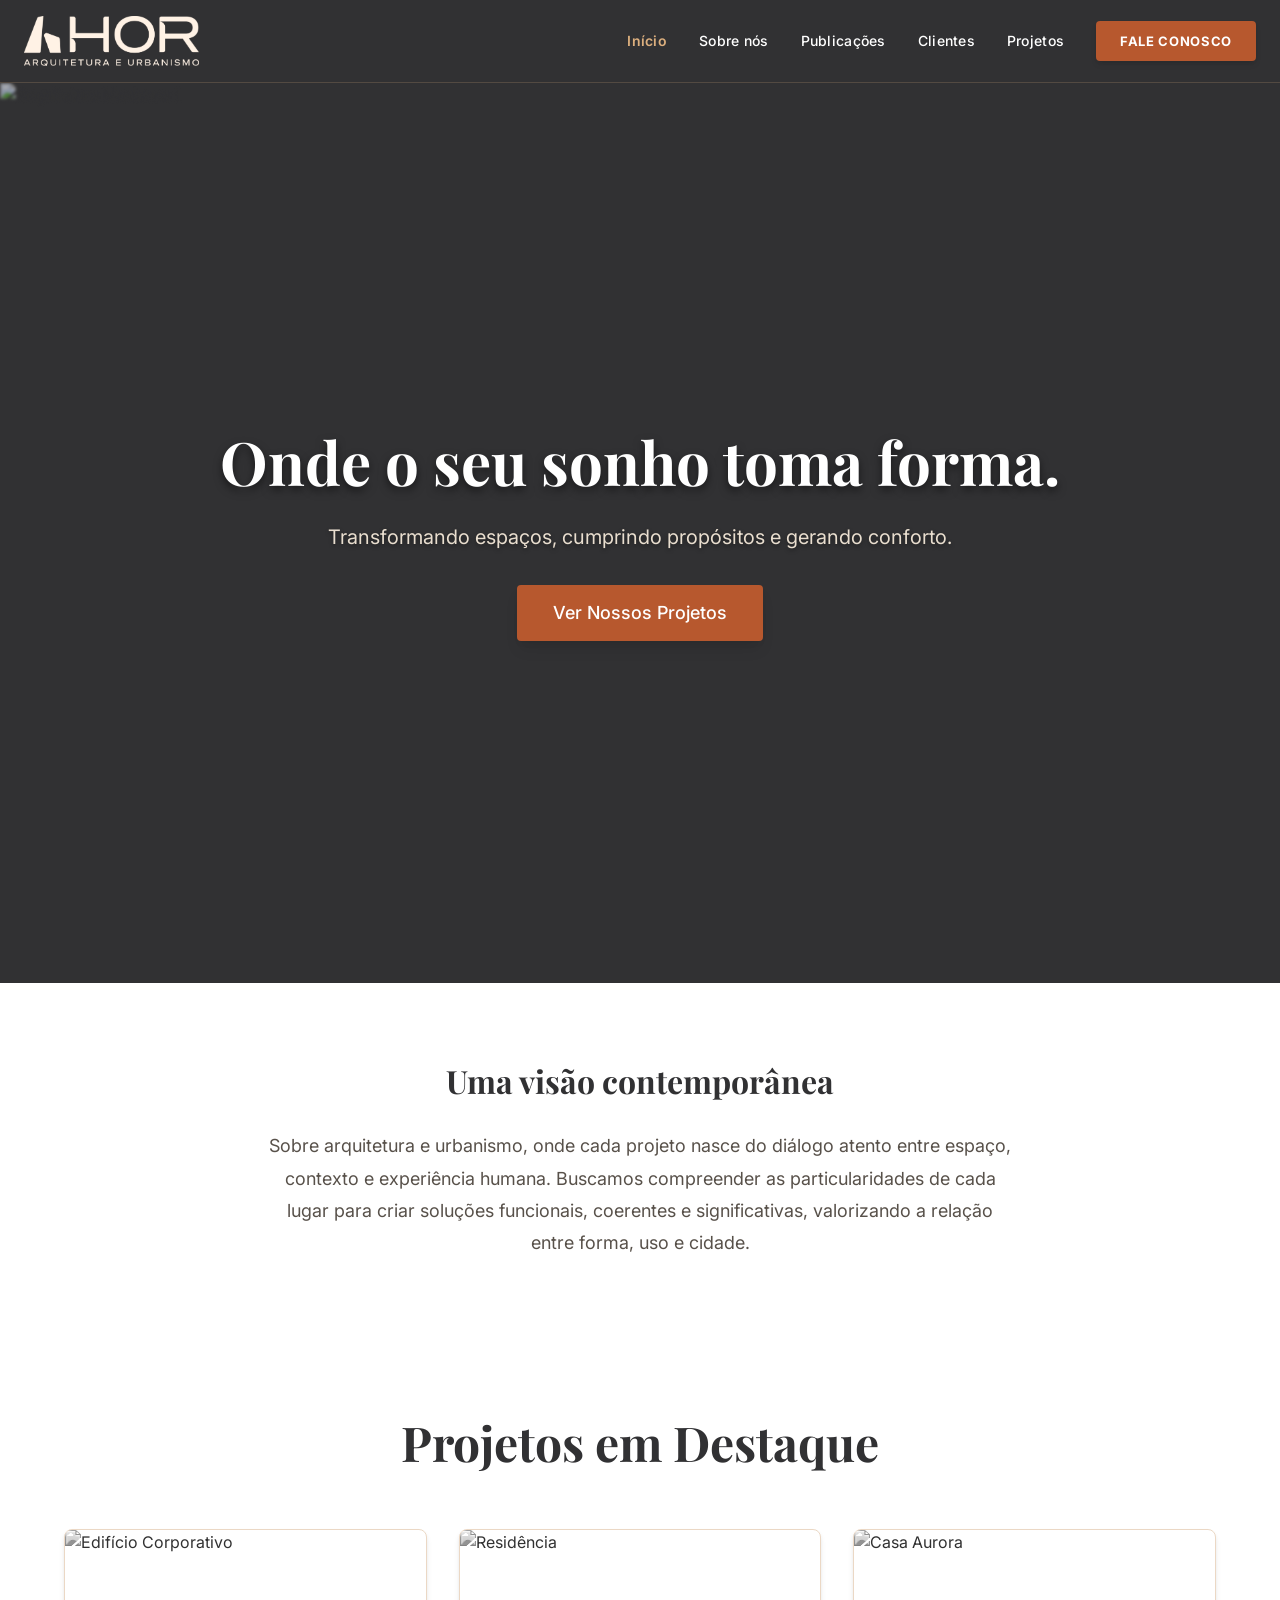
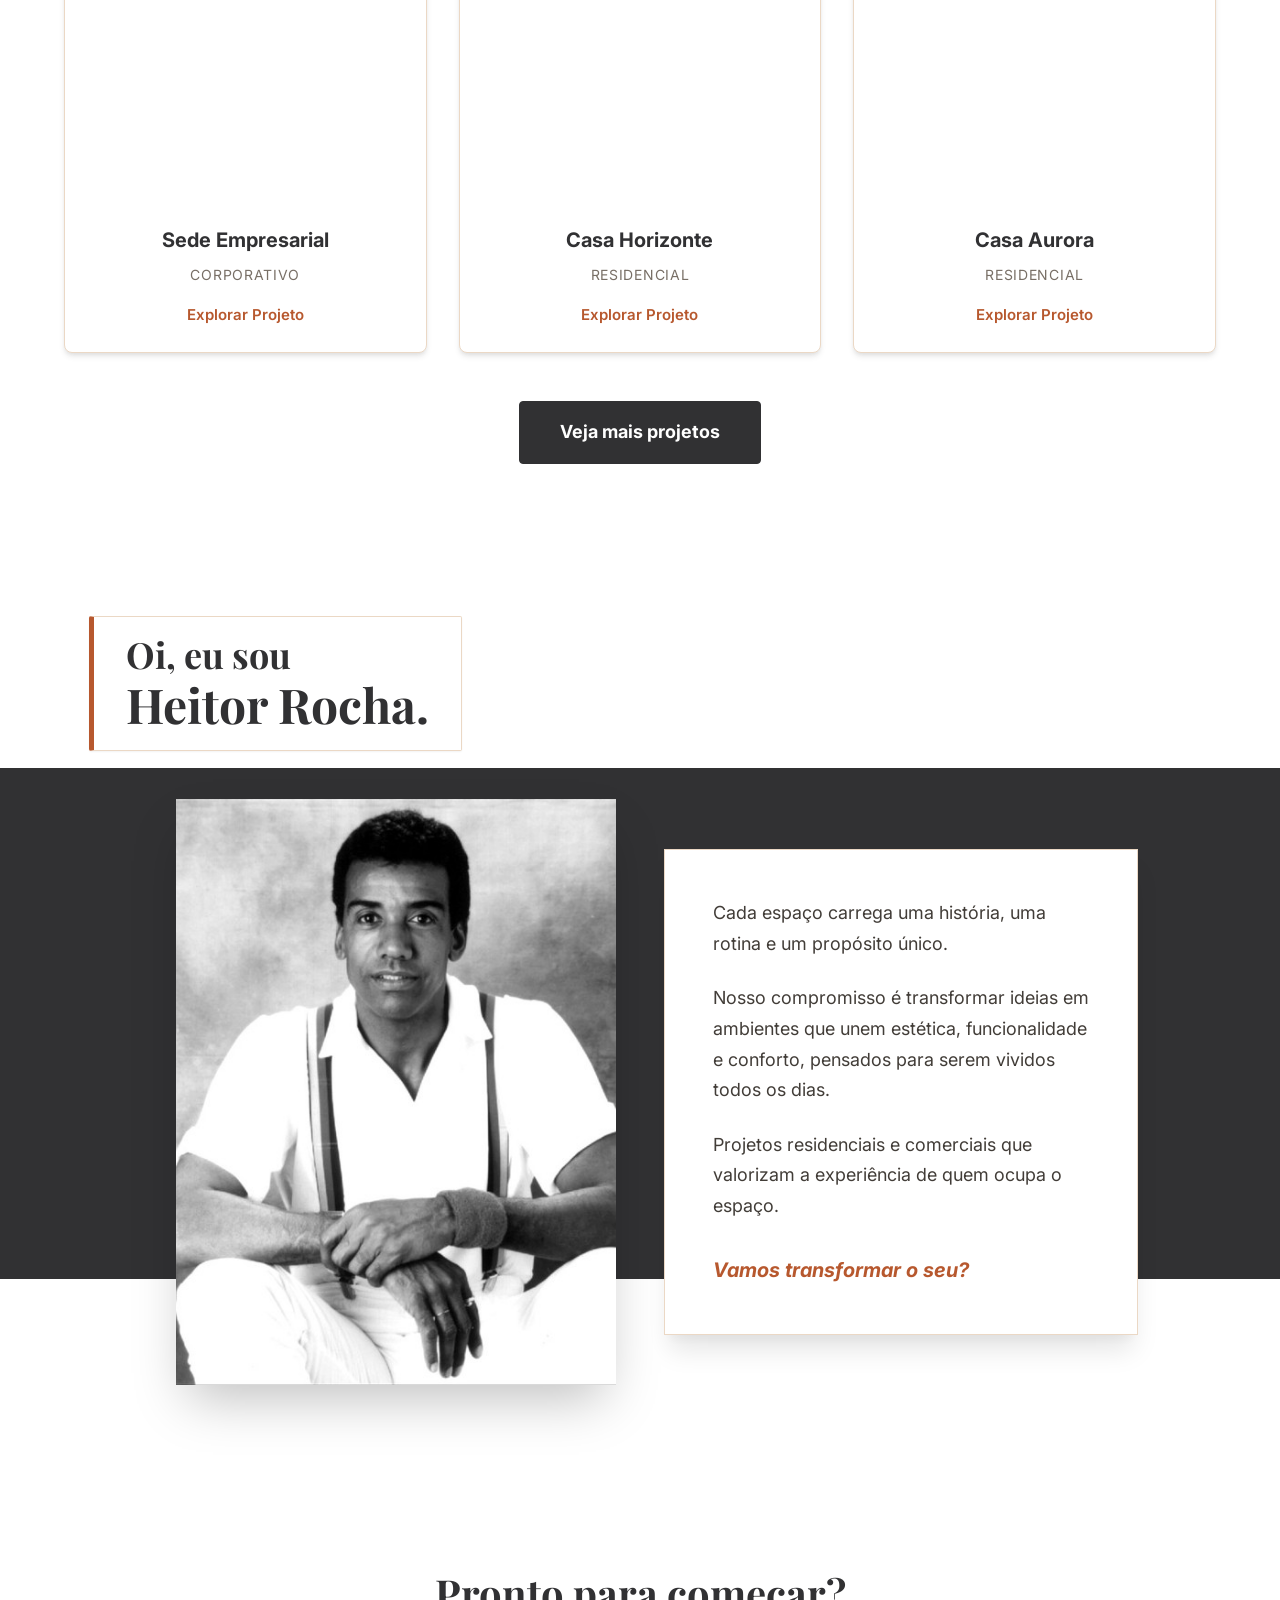
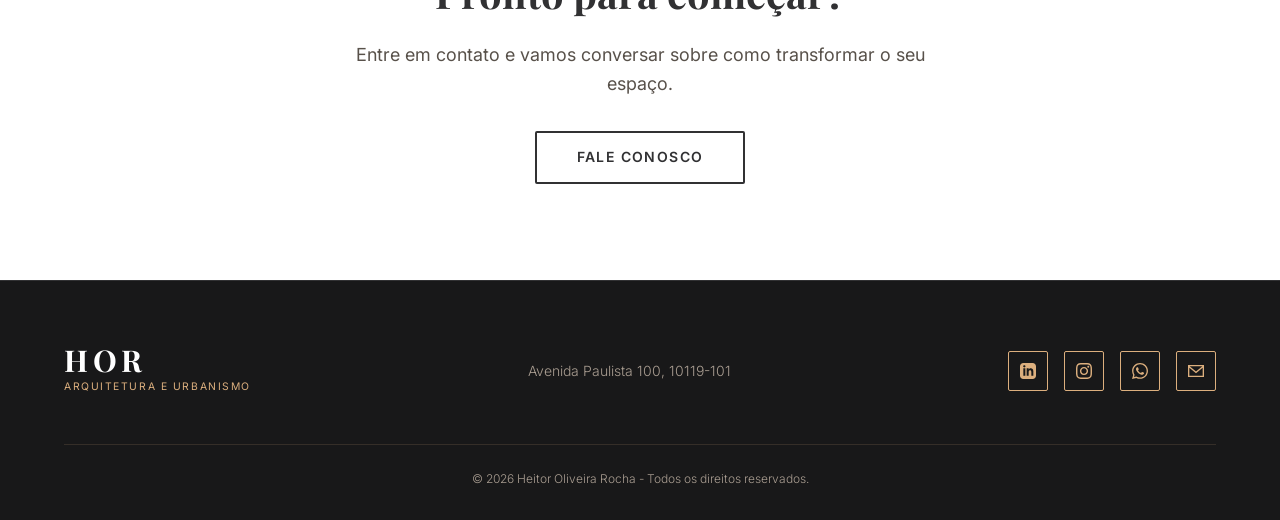
==== index.html @ 462e6ba3 "Add files via upload" ====
<!doctype html>
<html lang="pt-BR">
  <head>
    <meta charset="UTF-8" />
    <meta name="viewport" content="width=device-width, initial-scale=1.0" />
    <title>Início - Heitor Rocha Arquitetura</title>
    <link rel="stylesheet" href="style.css" />
    <link
      href="https://fonts.googleapis.com/css2?family=Inter:wght@300;400;500;600&family=Playfair+Display:ital,wght@0,400;0,600;0,700;1,400&display=swap"
      rel="stylesheet"
    />
  </head>
  <body>
    <header class="site-header">
      <div class="site-header-container">
        <a href="index.html" class="site-logo">
          <span class="site-logo-text"
            ><img src="./heitor/Logotipos/Creme - Logo 4.png" alt=""
          /></span>
        </a>
        <nav class="main-nav">
          <a href="index.html" class="nav-link active">Início</a>
          <a href="sobre.html" class="nav-link">Sobre nós</a>
          <a href="publicacoes.html" class="nav-link">Publicações</a>
          <a href="clientes.html" class="nav-link">Clientes</a>
          <a href="projetos.html" class="nav-link">Projetos</a>
          <a href="fale-conosco.html" class="nav-btn">Fale Conosco</a>
        </nav>

        <button
          id="mobile-menu-btn"
          class="mobile-menu-btn"
          aria-label="Abrir menu"
        >
          <svg fill="none" stroke="currentColor" viewBox="0 0 24 24">
            <path
              stroke-linecap="round"
              stroke-linejoin="round"
              stroke-width="2"
              d="M4 6h16M4 12h16M4 18h16"
            ></path>
          </svg>
        </button>
      </div>

      <div id="mobile-menu" class="mobile-menu">
        <div class="mobile-menu-links">
          <a href="index.html" class="mobile-link active">Início</a>
          <a href="sobre.html" class="mobile-link">Sobre nós</a>
          <a href="publicacoes.html" class="mobile-link">Publicações</a>
          <a href="clientes.html" class="mobile-link">Clientes</a>
          <a href="projetos.html" class="mobile-link">Projetos</a>
          <a href="fale-conosco.html" class="mobile-link mobile-link-btn"
            >Fale Conosco</a
          >
        </div>
      </div>
    </header>

    <main class="site-main">
      <section class="hero-section">
        <img
          src="https://images.unsplash.com/photo-1600585154340-be6161a56a0c?ixlib=rb-4.0.3&auto=format&fit=crop&w=2070&q=80"
          alt="Arquitetura Moderna 1"
          class="hero-slide active"
        />
        <img
          src="https://images.unsplash.com/photo-1486406146926-c627a92ad1ab?ixlib=rb-4.0.3&auto=format&fit=crop&w=2070&q=80"
          alt="Arquitetura Moderna 2"
          class="hero-slide"
        />
        <img
          src="https://images.unsplash.com/photo-1497366216548-37526070297c?ixlib=rb-4.0.3&auto=format&fit=crop&w=2070&q=80"
          alt="Arquitetura Moderna 3"
          class="hero-slide"
        />

        <div class="hero-content">
          <h1 class="hero-title">Onde o seu sonho toma forma.</h1>
          <p class="hero-subtitle">
            Transformando espaços, cumprindo propósitos e gerando conforto.
          </p>
          <a href="projetos.html" class="hero-cta-btn">Ver Nossos Projetos</a>
        </div>
      </section>

      <section class="vision-section">
        <h2 class="vision-title">Uma visão contemporânea</h2>
        <p class="vision-text">
          Sobre arquitetura e urbanismo, onde cada projeto nasce do diálogo
          atento entre espaço, contexto e experiência humana. Buscamos
          compreender as particularidades de cada lugar para criar soluções
          funcionais, coerentes e significativas, valorizando a relação entre
          forma, uso e cidade.
        </p>
      </section>

      <section class="featured-projects-section">
        <div class="container">
          <h2 class="featured-projects-heading">Projetos em Destaque</h2>
          <div class="featured-projects-grid">
            <div class="project-card">
              <div class="project-card-thumb">
                <img
                  src="https://images.unsplash.com/photo-1486406146926-c627a92ad1ab?ixlib=rb-4.0.3&auto=format&fit=crop&w=800&q=80"
                  alt="Edifício Corporativo"
                  class="project-card-img"
                />
              </div>
              <div class="project-card-info">
                <h3 class="project-card-name">Sede Empresarial</h3>
                <p class="project-card-type">Corporativo</p>
                <a href="projetos.html" class="project-card-btn"
                  >Explorar Projeto</a
                >
              </div>
            </div>

            <div class="project-card">
              <div class="project-card-thumb">
                <img
                  src="https://images.unsplash.com/photo-1512917774080-9991f1c4c750?ixlib=rb-4.0.3&auto=format&fit=crop&w=800&q=80"
                  alt="Residência"
                  class="project-card-img"
                />
              </div>
              <div class="project-card-info">
                <h3 class="project-card-name">Casa Horizonte</h3>
                <p class="project-card-type">Residencial</p>
                <a href="projetos.html" class="project-card-btn"
                  >Explorar Projeto</a
                >
              </div>
            </div>

            <div class="project-card">
              <div class="project-card-thumb">
                <img
                  src="https://images.unsplash.com/photo-1600596542815-ffad4c1539a9?ixlib=rb-4.0.3&auto=format&fit=crop&w=800&q=80"
                  alt="Casa Aurora"
                  class="project-card-img"
                />
              </div>
              <div class="project-card-info">
                <h3 class="project-card-name">Casa Aurora</h3>
                <p class="project-card-type">Residencial</p>
                <a href="projetos.html" class="project-card-btn"
                  >Explorar Projeto</a
                >
              </div>
            </div>
          </div>

          <div class="featured-projects-action">
            <a href="projetos.html" class="btn-black">Veja mais projetos</a>
          </div>
        </div>
      </section>

      <section class="owner-section">
        <div class="owner-bg-stripe"></div>

        <div class="owner-wrapper">
          <div class="owner-badge">
            <h2 class="owner-badge-lead">Oi, eu sou</h2>
            <h2 class="owner-badge-title">Heitor Rocha.</h2>
          </div>

          <div class="owner-columns">
            <div class="owner-media-col">
              <img
                src="./heitor/7f234b1e44539a169dd9e7f1372a87616d93f7dc.jpg"
                alt="Heitor Rocha"
                class="owner-portrait"
              />
            </div>

            <div class="owner-text-col">
              <div class="owner-card">
                <p class="owner-bio-paragraph">
                  Cada espaço carrega uma história, uma rotina e um propósito
                  único.
                </p>
                <p class="owner-bio-paragraph">
                  Nosso compromisso é transformar ideias em ambientes que unem
                  estética, funcionalidade e conforto, pensados para serem
                  vividos todos os dias.
                </p>
                <p class="owner-bio-paragraph">
                  Projetos residenciais e comerciais que valorizam a experiência
                  de quem ocupa o espaço.
                </p>
                <p class="owner-bio-callout">Vamos transformar o seu?</p>
              </div>
            </div>
          </div>
        </div>
      </section>

      <section class="cta-minimal-section">
        <div class="cta-minimal-box">
          <h2 class="cta-minimal-title">Pronto para começar?</h2>
          <p class="cta-minimal-text">
            Entre em contato e vamos conversar sobre como transformar o seu
            espaço.
          </p>
          <a href="fale-conosco.html" class="cta-outline-btn">Fale Conosco</a>
        </div>
      </section>
    </main>

    <footer class="site-footer">
      <div class="footer-container">
        <div class="footer-row">
          <div class="footer-brand">
            <span class="footer-brand-logo">HOR</span>
            <span class="footer-brand-subtitle">Arquitetura e Urbanismo</span>
          </div>

          <div class="footer-address">Avenida Paulista 100, 10119-101</div>

          <div class="footer-social-list">
            <a href="#" aria-label="LinkedIn" class="social-link">
              <svg viewBox="0 0 24 24">
                <path
                  d="M19 0h-14c-2.761 0-5 2.239-5 5v14c0 2.761 2.239 5 5 5h14c2.762 0 5-2.239 5-5v-14c0-2.761-2.238-5-5-5zm-11 19h-3v-11h3v11zm-1.5-12.268c-.966 0-1.75-.79-1.75-1.764s.784-1.764 1.75-1.764 1.75.79 1.75 1.764-.783 1.764-1.75 1.764zm13.5 12.268h-3v-5.604c0-3.368-4-3.113-4 0v5.604h-3v-11h3v1.765c1.396-2.586 7-2.777 7 2.476v6.759z"
                />
              </svg>
            </a>
            <a href="#" aria-label="Instagram" class="social-link">
              <svg viewBox="0 0 24 24">
                <path
                  d="M12 2.163c3.204 0 3.584.012 4.85.07 3.252.148 4.771 1.691 4.919 4.919.058 1.265.069 1.645.069 4.849 0 3.205-.012 3.584-.069 4.849-.149 3.225-1.664 4.771-4.919 4.919-1.266.058-1.644.07-4.85.07-3.204 0-3.584-.012-4.849-.07-3.26-.149-4.771-1.699-4.919-4.92-.058-1.265-.07-1.644-.07-4.849 0-3.204.013-3.583.07-4.849.149-3.227 1.664-4.771 4.919-4.919 1.266-.057 1.645-.069 4.849-.069zm0-2.163c-3.259 0-3.667.014-4.947.072-4.358.2-6.78 2.618-6.98 6.98-.059 1.281-.073 1.689-.073 4.948 0 3.259.014 3.668.072 4.948.2 4.358 2.618 6.78 6.98 6.98 1.281.058 1.689.072 4.948.072 3.259 0 3.668-.014 4.948-.072 4.354-.2 6.782-2.618 6.979-6.98.059-1.28.073-1.689.073-4.948 0-3.259-.014-3.667-.072-4.947-.196-4.354-2.617-6.78-6.979-6.98-1.281-.059-1.69-.073-4.949-.073zm0 5.838c-3.403 0-6.162 2.759-6.162 6.162s2.759 6.163 6.162 6.163 6.162-2.759 6.162-6.163c0-3.403-2.759-6.162-6.162-6.162zm0 10.162c-2.209 0-4-1.79-4-4 0-2.209 1.791-4 4-4s4 1.791 4 4c0 2.21-1.791 4-4 4zm6.406-11.845c-.796 0-1.441.645-1.441 1.44s.645 1.44 1.441 1.44c.795 0 1.439-.645 1.439-1.44s-.644-1.44-1.439-1.44z"
                />
              </svg>
            </a>
            <a href="#" aria-label="WhatsApp" class="social-link">
              <svg viewBox="0 0 24 24">
                <path
                  d="M.057 24l1.687-6.163c-1.041-1.804-1.588-3.849-1.587-5.946.003-6.556 5.338-11.891 11.893-11.891 3.181.001 6.167 1.24 8.413 3.488 2.245 2.248 3.481 5.236 3.48 8.414-.003 6.557-5.338 11.892-11.893 11.892-1.99-.001-3.951-.5-5.688-1.448l-6.305 1.654zm6.597-3.807c1.676.995 3.276 1.591 5.392 1.592 5.448 0 9.886-4.434 9.889-9.885.002-5.462-4.415-9.89-9.881-9.892-5.452 0-9.887 4.434-9.889 9.884-.001 2.225.651 3.891 1.746 5.634l-.999 3.648 3.742-.981zm11.387-5.464c-.074-.124-.272-.198-.57-.347-.297-.149-1.758-.868-2.031-.967-.272-.099-.47-.149-.669.149-.198.297-.768.967-.941 1.165-.173.198-.347.223-.644.074-.297-.149-1.255-.462-2.39-1.475-.88-.788-1.48-1.761-1.653-2.059-.173-.297-.018-.458.13-.606.134-.133.297-.347.446-.521.151-.172.2-.296.3-.495.099-.198.05-.372-.025-.521-.075-.148-.669-1.611-.916-2.206-.242-.579-.487-.501-.669-.51l-.57-.01c-.198 0-.52.074-.792.372s-1.04 1.016-1.04 2.479 1.065 2.876 1.213 3.074c.149.198 2.095 3.2 5.076 4.487.709.306 1.263.489 1.694.626.712.226 1.36.194 1.872.118.571-.085 1.758-.719 2.006-1.413.248-.695.248-1.29.173-1.414z"
                />
              </svg>
            </a>
            <a href="#" aria-label="Email" class="social-link">
              <svg viewBox="0 0 24 24">
                <path
                  d="M0 3v18h24v-18h-24zm21.518 2l-9.518 7.713-9.518-7.713h19.036zm-19.518 14v-11.817l10 8.104 10-8.104v11.817h-20z"
                />
              </svg>
            </a>
          </div>
        </div>

        <div class="footer-copyright">
          © 2026 Heitor Oliveira Rocha - Todos os direitos reservados.
        </div>
      </div>
    </footer>

    <script src="script.js"></script>
  </body>
</html>
---- style.css ----
:root {
  --color-olive: #83844f;
  --color-olive-dark: #565734;
  --color-olive-deep: #363821;

  --color-terracotta: #b7582e;
  --color-terracotta-dark: #803d1e;
  --color-terracotta-deep: #4c2210;

  --color-petroleum: #2a5c84;
  --color-petroleum-dark: #1b3d58;
  --color-petroleum-deep: #102434;

  --color-sand: #dcaf7e;
  --color-sand-dark: #8f6e4d;
  --color-sand-light: #faebd9;

  --color-cream: #fff2e5;
  --color-cream-border: #ebd8c5;

  --color-charcoal: #313133;
  --color-charcoal-dark: #181819;
  --color-charcoal-light: #444447;

  --color-brand-accent: var(--color-terracotta);
  --color-brand-accent-hover: var(--color-terracotta-dark);
  --color-brand-secondary: var(--color-olive);
  --color-brand-secondary-hover: var(--color-olive-dark);

  --color-copper: var(--color-sand);
  --color-black: var(--color-charcoal);
  --color-white: #ffffff;

  --color-gray-50: var(--color-cream);
  --color-gray-100: #f6ece1;
  --color-gray-200: #e9decf;
  --color-gray-300: #d8cbbe;
  --color-gray-400: #a99d91;
  --color-gray-500: #786f66;
  --color-gray-600: #58514a;
  --color-gray-700: #423d38;
  --color-gray-800: #2b2825;
  --color-gray-900: var(--color-charcoal);

  --font-serif: "Playfair Display", Georgia, serif;
  --font-sans:
    "Inter", -apple-system, BlinkMacSystemFont, "Segoe UI", Roboto, sans-serif;

  --shadow-sm: 0 1px 2px 0 rgba(0, 0, 0, 0.05);
  --shadow-md:
    0 4px 6px -1px rgba(0, 0, 0, 0.1), 0 2px 4px -1px rgba(0, 0, 0, 0.06);
  --shadow-lg:
    0 10px 15px -3px rgba(0, 0, 0, 0.1), 0 4px 6px -2px rgba(0, 0, 0, 0.05);
  --shadow-xl:
    0 20px 25px -5px rgba(0, 0, 0, 0.1), 0 10px 10px -5px rgba(0, 0, 0, 0.04);
  --shadow-2xl: 0 25px 50px -12px rgba(0, 0, 0, 0.25);

  --radius-sm: 2px;
  --radius-md: 4px;
  --radius-lg: 8px;
  --radius-full: 9999px;
}

*,
*::before,
*::after {
  box-sizing: border-box;
  margin: 0;
  padding: 0;
}

html {
  scroll-behavior: smooth;
}

body {
  font-family: var(--font-sans);
  background-color: var(--color-white);
  color: var(--color-gray-900);
  line-height: 1.6;
  -webkit-font-smoothing: antialiased;
  min-height: 100vh;
  display: flex;
  flex-direction: column;
}

body.bg-light {
  background-color: var(--color-gray-50);
}

img {
  max-width: 100%;
  height: auto;
  display: block;
}

a {
  text-decoration: none;
  color: inherit;
}

button {
  font-family: inherit;
  cursor: pointer;
  border: none;
  background: none;
}

.site-main {
  flex-grow: 1;
}

.site-main.centered-layout {
  display: flex;
  align-items: center;
}

.container {
  width: 100%;
  max-width: 1200px;
  margin-left: auto;
  margin-right: auto;
  padding-left: 1.5rem;
  padding-right: 1.5rem;
}

.container-narrow {
  width: 100%;
  max-width: 850px;
  margin-left: auto;
  margin-right: auto;
  padding-left: 1.5rem;
  padding-right: 1.5rem;
}

.container-form {
  width: 100%;
  max-width: 720px;
  margin-left: auto;
  margin-right: auto;
  padding-left: 1.5rem;
  padding-right: 1.5rem;
}

.site-header {
  background-color: var(--color-black);
  color: var(--color-white);
  position: sticky;
  top: 0;
  z-index: 50;
  border-bottom: 1px solid rgba(220, 175, 126, 0.2);
}

.site-header-container {
  width: 100%;
  max-width: 1750px;
  margin: 0 auto;
  padding: 1rem 1.5rem;
  display: flex;
  justify-content: space-between;
  align-items: center;
}

.site-logo {
  display: flex;
  align-items: center;
  text-decoration: none;
}

.site-logo-text img {
  letter-spacing: 0.15em;
  height: 50px;
}

.main-nav {
  display: flex;
  align-items: center;
  gap: 2rem;
  font-size: 0.875rem;
  font-weight: 500;
}

.nav-link {
  color: var(--color-white);
  transition: color 0.2s ease;
  text-decoration: none;
  letter-spacing: 0.02em;
}

.nav-link:hover {
  color: var(--color-sand);
}

.nav-link.active {
  color: var(--color-sand);
  font-weight: 600;
}

.nav-btn {
  background-color: var(--color-brand-accent);
  color: var(--color-white);
  padding: 0.6rem 1.5rem;
  border-radius: var(--radius-md);
  font-weight: 700;
  text-transform: uppercase;
  letter-spacing: 0.05em;
  font-size: 0.8125rem;
  transition:
    background-color 0.2s ease,
    box-shadow 0.2s ease,
    transform 0.2s ease;
  box-shadow: var(--shadow-md);
  text-decoration: none;
  display: inline-block;
}

.nav-btn:hover {
  background-color: var(--color-brand-accent-hover);
  transform: translateY(-1px);
}

.nav-btn.current-page {
  pointer-events: none;
  opacity: 0.85;
}

.mobile-menu-btn {
  display: none;
  color: var(--color-white);
  background: transparent;
  padding: 0.5rem;
  border: none;
  cursor: pointer;
}

.mobile-menu-btn svg {
  width: 1.5rem;
  height: 1.5rem;
  stroke: var(--color-white);
}

.mobile-menu {
  display: none;
  background-color: var(--color-charcoal-dark);
  padding: 0 1.5rem 1.25rem 1.5rem;
  border-top: 1px solid rgba(220, 175, 126, 0.2);
}

.mobile-menu.active {
  display: block;
}

.mobile-menu-links {
  display: flex;
  flex-direction: column;
  gap: 0.25rem;
  margin-top: 0.5rem;
}

.mobile-link {
  display: block;
  padding: 0.75rem 0;
  color: var(--color-white);
  border-bottom: 1px solid rgba(255, 255, 255, 0.08);
  text-decoration: none;
  font-size: 0.9375rem;
  transition: color 0.2s ease;
}

.mobile-link:hover,
.mobile-link.active {
  color: var(--color-sand);
}

.mobile-link.mobile-link-btn {
  color: var(--color-sand);
  font-weight: 700;
  border-bottom: none;
  padding-top: 1rem;
}

@media (max-width: 768px) {
  .main-nav {
    display: none;
  }
  .mobile-menu-btn {
    display: block;
  }
}

@media (min-width: 769px) {
  .main-nav {
    display: flex !important;
  }
  .mobile-menu-btn {
    display: none !important;
  }
  .mobile-menu {
    display: none !important;
  }
}

.site-footer {
  background-color: var(--color-charcoal-dark);
  color: var(--color-white);
  padding-top: 4rem;
  padding-bottom: 2rem;
  border-top: 1px solid var(--color-charcoal);
  margin-top: auto;
}

.footer-container {
  width: 100%;
  max-width: 1200px;
  margin: 0 auto;
  padding: 0 1.5rem;
}

.footer-row {
  display: flex;
  flex-direction: column;
  justify-content: space-between;
  align-items: center;
  gap: 2rem;
  margin-bottom: 3rem;
}

.footer-brand {
  display: flex;
  flex-direction: column;
  align-items: center;
}

.footer-brand-logo {
  font-family: var(--font-serif);
  font-size: 1.875rem;
  font-weight: 700;
  letter-spacing: 0.15em;
  line-height: 1;
  margin-bottom: 0.25rem;
}

.footer-brand-subtitle {
  font-size: 0.65rem;
  text-transform: uppercase;
  letter-spacing: 0.15em;
  color: var(--color-sand);
}

.footer-address {
  text-align: center;
  font-size: 0.875rem;
  color: var(--color-gray-400);
  font-weight: 300;
}

.footer-social-list {
  display: flex;
  gap: 1rem;
}

.social-link {
  width: 2.5rem;
  height: 2.5rem;
  display: flex;
  align-items: center;
  justify-content: center;
  border: 1px solid var(--color-sand);
  color: var(--color-sand);
  border-radius: var(--radius-sm);
  transition: all 0.2s ease;
  text-decoration: none;
}

.social-link svg {
  width: 1rem;
  height: 1rem;
  fill: currentColor;
}

.social-link:hover {
  background-color: var(--color-terracotta);
  border-color: var(--color-terracotta);
  color: var(--color-white);
}

.footer-copyright {
  text-align: center;
  font-size: 0.75rem;
  color: var(--color-gray-400);
  font-weight: 300;
  border-top: 1px solid rgba(220, 175, 126, 0.15);
  padding-top: 1.5rem;
}

@media (min-width: 768px) {
  .footer-row {
    flex-direction: row;
  }
  .footer-brand {
    align-items: flex-start;
  }
}

.hero-section {
  position: relative;
  height: 100vh;
  min-height: 520px;
  display: flex;
  align-items: center;
  justify-content: center;
  overflow: hidden;
  background-color: var(--color-black);
}

.hero-slide {
  filter: blur(1.5px);
  position: absolute;
  inset: 0;
  width: 100%;
  height: 100%;
  object-fit: cover;
  opacity: 0;
  transition: opacity 1s ease-in-out;
  pointer-events: none;
}

.hero-slide.active {
  opacity: 0.6;
}

.hero-content {
  position: relative;
  z-index: 10;
  text-align: center;
  padding: 1rem;
  max-width: 900px;
}

.hero-title {
  font-family: var(--font-serif);
  font-size: 2.5rem;
  font-weight: 700;
  color: var(--color-white);
  margin-bottom: 1.5rem;
  text-shadow: 0 4px 8px rgba(0, 0, 0, 0.5);
  line-height: 1.2;
}

.hero-subtitle {
  font-size: 1.125rem;
  color: var(--color-gray-200);
  margin-bottom: 2rem;
  text-shadow: 0 2px 4px rgba(0, 0, 0, 0.4);
}

.hero-cta-btn {
  display: inline-block;
  background-color: var(--color-brand-accent);
  color: var(--color-white);
  padding: 0.85rem 2.25rem;
  border-radius: var(--radius-md);
  font-size: 1.125rem;
  font-weight: 500;
  transition:
    background-color 0.2s ease,
    transform 0.2s ease;
  box-shadow: var(--shadow-lg);
  text-decoration: none;
}

.hero-cta-btn:hover {
  background-color: var(--color-brand-accent-hover);
  transform: translateY(-2px);
}

@media (min-width: 768px) {
  .hero-title {
    font-size: 3.75rem;
  }
  .hero-subtitle {
    font-size: 1.25rem;
  }
}

.vision-section {
  padding: 4.5rem 1.5rem;
  text-align: center;
  max-width: 800px;
  margin: 0 auto;
}

.vision-title {
  font-family: var(--font-serif);
  font-size: 2rem;
  color: var(--color-black);
  margin-bottom: 1.5rem;
}

.vision-text {
  color: var(--color-gray-600);
  font-size: 1.125rem;
  line-height: 1.8;
}

.featured-projects-section {
  padding: 4.5rem 0;
  background-color: rgba(255, 255, 255, 0.7);
  background-image: url(./heitor/Patterns/Prancheta\ 1.png);
  backdrop-filter: blur(8px);
  background-size: 90%;
  background-position: center;
}

.featured-projects-heading {
  font-family: var(--font-serif);
  font-size: 3rem;
  color: var(--color-black);
  text-align: center;
  margin-bottom: 3rem;
}

.featured-projects-grid {
  display: grid;
  grid-template-columns: 1fr;
  gap: 2rem;
}

@media (min-width: 768px) {
  .featured-projects-grid {
    grid-template-columns: repeat(2, 1fr);
  }
}

@media (min-width: 1024px) {
  .featured-projects-grid {
    grid-template-columns: repeat(3, 1fr);
  }
}

.project-card {
  background-color: var(--color-white);
  border-radius: var(--radius-lg);
  box-shadow: var(--shadow-md);
  border: 1px solid var(--color-cream-border);
  overflow: hidden;
  transition:
    transform 0.3s ease,
    box-shadow 0.3s ease;
}

.project-card:hover {
  transform: translateY(-4px);
  box-shadow: var(--shadow-xl);
}

.project-card-thumb {
  position: relative;
  overflow: hidden;
  aspect-ratio: 4 / 3;
}

.project-card-img {
  width: 100%;
  height: 100%;
  object-fit: cover;
  position: absolute;
  inset: 0;
  filter: grayscale(100%);
  transition:
    filter 0.4s ease-in-out,
    transform 0.6s ease-in-out;
}

.project-card:hover .project-card-img {
  filter: grayscale(0%);
  transform: scale(1.05);
}

.project-card-info {
  padding: 1.5rem;
  text-align: center;
}

.project-card-name {
  font-size: 1.25rem;
  font-weight: 700;
  margin-bottom: 0.5rem;
  color: var(--color-black);
}

.project-card-type {
  color: var(--color-gray-500);
  margin-bottom: 1rem;
  font-size: 0.875rem;
  text-transform: uppercase;
  letter-spacing: 0.05em;
}

.project-card-btn {
  color: var(--color-brand-accent);
  font-weight: 600;
  text-decoration: none;
  font-size: 0.9375rem;
}

.project-card-btn:hover {
  color: var(--color-brand-accent-hover);
  text-decoration: underline;
}

.featured-projects-action {
  text-align: center;
  margin-top: 3rem;
}

.btn-black {
  display: inline-block;
  background-color: var(--color-black);
  color: var(--color-white);
  font-weight: 700;
  padding: 1rem 2.5rem;
  border-radius: var(--radius-md);
  font-size: 1.125rem;
  transition:
    background-color 0.2s ease,
    transform 0.2s ease,
    border-color 0.2s ease;
  text-decoration: none;
  border: 1px solid var(--color-black);
}

.btn-black:hover {
  background-color: var(--color-brand-accent);
  border-color: var(--color-brand-accent);
  transform: translateY(-2px);
}

.owner-section {
  position: relative;
  background-color: var(--color-white);
  padding: 5rem 0;
}

.owner-bg-stripe {
  position: absolute;
  inset: 0;
  top: 15%;
  bottom: 15%;
  background-color: var(--color-black);
  background-image: url(./heitor/Patterns/Prancheta\ 4.png);
  background-size: 80%;
  z-index: 0;
}

@media (min-width: 768px) {
  .owner-bg-stripe {
    top: 25%;
    bottom: 20%;
  }
}

.owner-wrapper {
  position: relative;
  z-index: 10;
  max-width: 1150px;
  margin: 0 auto;
  padding: 0 1.5rem;
}

.owner-badge {
  margin-bottom: 2.5rem;
  text-align: center;
  background-color: var(--color-white);
  display: inline-block;
  padding: 1rem 2rem;
  box-shadow: var(--shadow-sm);
  border: 1px solid var(--color-cream-border);
  border-left: 5px solid var(--color-brand-accent);
  border-radius: var(--radius-sm);
}

@media (min-width: 768px) {
  .owner-badge {
    text-align: left;
    margin-bottom: 3rem;
  }
}

.owner-badge-lead {
  font-family: var(--font-serif);
  font-size: 1.75rem;
  color: var(--color-black);
  line-height: 1.2;
}

.owner-badge-title {
  font-family: var(--font-serif);
  font-size: 2.25rem;
  font-weight: 700;
  color: var(--color-black);
  line-height: 1.2;
}

@media (min-width: 768px) {
  .owner-badge-lead {
    font-size: 2.25rem;
  }
  .owner-badge-title {
    font-size: 3rem;
  }
}

.owner-columns {
  display: flex;
  flex-direction: column;
  align-items: center;
  justify-content: center;
  gap: 2rem;
}

@media (min-width: 768px) {
  .owner-columns {
    flex-direction: row;
    gap: 3rem;
  }
}

.owner-media-col {
  width: 100%;
  display: flex;
  justify-content: center;
}

@media (min-width: 768px) {
  .owner-media-col {
    width: 50%;
    justify-content: flex-end;
  }
}

.owner-portrait {
  width: 85%;
  max-width: 380px;
  aspect-ratio: 3 / 4;
  object-fit: cover;
  box-shadow: var(--shadow-2xl);
}

@media (min-width: 768px) {
  .owner-portrait {
    width: 90%;
    max-width: 440px;
  }
}

.owner-text-col {
  width: 100%;
  display: flex;
  justify-content: center;
}

@media (min-width: 768px) {
  .owner-text-col {
    width: 50%;
    justify-content: flex-start;
  }
}

.owner-card {
  background-color: var(--color-white);
  padding: 2rem;
  box-shadow: var(--shadow-xl);
  border: 1px solid var(--color-cream-border);
  width: 90%;
  max-width: 480px;
}

@media (min-width: 1024px) {
  .owner-card {
    padding: 3rem;
  }
}

.owner-bio-paragraph {
  margin-bottom: 1.5rem;
  color: var(--color-gray-700);
  font-size: 1rem;
  line-height: 1.7;
}

@media (min-width: 1024px) {
  .owner-bio-paragraph {
    font-size: 1.125rem;
  }
}

.owner-bio-callout {
  font-weight: 700;
  color: var(--color-brand-accent);
  font-style: italic;
  font-size: 1.25rem;
  padding-top: 0.5rem;
}

.cta-minimal-section {
  padding: 6rem 1.5rem;
  background-color: rgba(255, 255, 255, 0.7);
  background-image: url(./heitor/Patterns/Prancheta\ 1.png);
  backdrop-filter: blur(8px);
  background-size: 90%;
  background-position: center;
  text-align: center;
}

.cta-minimal-box {
  max-width: 600px;
  margin: 0 auto;
}

.cta-minimal-title {
  font-family: var(--font-serif);
  font-size: 2rem;
  color: var(--color-black);
  margin-bottom: 1rem;
}

@media (min-width: 768px) {
  .cta-minimal-title {
    font-size: 2.5rem;
  }
}

.cta-minimal-text {
  color: var(--color-gray-600);
  font-size: 1.125rem;
  margin-bottom: 2rem;
}

.cta-outline-btn {
  display: inline-block;
  border: 2px solid var(--color-black);
  color: var(--color-black);
  padding: 0.85rem 2.5rem;
  font-weight: 600;
  text-transform: uppercase;
  letter-spacing: 0.1em;
  font-size: 0.875rem;
  transition: all 0.2s ease;
  border-radius: var(--radius-sm);
  text-decoration: none;
}

.cta-outline-btn:hover {
  background-color: var(--color-brand-accent);
  border-color: var(--color-brand-accent);
  color: var(--color-white);
}

.page-hero {
  position: relative;
  height: 50vh;
  min-height: 380px;
}

.page-hero-img {
  width: 100%;
  height: 100%;
  object-fit: cover;
}

.page-hero-overlay {
  position: absolute;
  inset: 0;
  background-color: rgba(0, 0, 0, 0.4);
}

.page-hero-title-wrap {
  position: absolute;
  bottom: 3rem;
  left: 2rem;
}

@media (min-width: 768px) {
  .page-hero-title-wrap {
    left: 6rem;
  }
}

.page-hero-title {
  font-family: var(--font-serif);
  font-size: 2.5rem;
  color: var(--color-white);
  font-weight: 700;
  text-shadow: 0 2px 4px rgba(0, 0, 0, 0.5);
}

@media (min-width: 768px) {
  .page-hero-title {
    font-size: 3.5rem;
  }
}

.about-content-section {
  padding: 5rem 0;
  overflow: hidden;
}

.about-heading {
  font-size: 2rem;
  font-weight: 700;
  margin-bottom: 4rem;
  color: var(--color-black);
}

.about-row {
  display: flex;
  flex-direction: column;
  align-items: center;
  gap: 3rem;
  margin-bottom: 6rem;
}

@media (min-width: 768px) {
  .about-row {
    flex-direction: row;
    gap: 4rem;
  }
  .about-row.reverse-row {
    flex-direction: row-reverse;
  }
}

.about-media-col {
  width: 100%;
  position: relative;
}

@media (min-width: 768px) {
  .about-media-col {
    width: 50%;
  }
}

.about-photo {
  position: relative;
  z-index: 20;
  width: 100%;
  object-fit: cover;
  aspect-ratio: 4 / 3;
  border-radius: var(--radius-md);
  box-shadow: var(--shadow-lg);
}

.about-pattern-bg {
  position: absolute;
  inset: 0;
  margin: -2rem;
  background-image: radial-gradient(var(--color-sand) 1.5px, transparent 1.5px);
  background-size: 16px 16px;
  z-index: 0;
}

.shape-accent-blue {
  position: absolute;
  inset: -1rem;
  z-index: 10;
  opacity: 0.85;
  background-color: var(--color-petroleum);
  border-radius: 68% 32% 51% 49% / 46% 61% 39% 54%;
  filter: blur(20px);
}

.shape-accent-orange {
  position: absolute;
  inset: -1.5rem;
  z-index: 10;
  opacity: 0.85;
  background-color: var(--color-terracotta);
  border-radius: 38% 62% 63% 37% / 41% 44% 56% 59%;
  filter: blur(20px);
}

.about-text-col {
  width: 100%;
  position: relative;
  z-index: 20;
}

@media (min-width: 768px) {
  .about-text-col {
    width: 50%;
  }
}

.about-block-title {
  font-size: 1.5rem;
  font-weight: 700;
  margin-bottom: 1rem;
  color: var(--color-black);
}

.about-block-desc {
  color: var(--color-gray-600);
  margin-bottom: 1rem;
  line-height: 1.7;
}

.about-biography-block {
  position: relative;
  margin-top: 6rem;
}

.about-biography-bg {
  position: absolute;
  inset: 0;
  background-image: radial-gradient(var(--color-sand) 1.5px, transparent 1.5px);
  background-size: 16px 16px;
  z-index: 0;
  height: 100%;
  width: 100%;
}

.about-biography-content {
  position: relative;
  z-index: 10;
  max-width: 850px;
  margin: 0 auto;
  padding: 3rem 1.5rem;
}

.about-biography-img {
  width: 100%;
  height: 320px;
  object-fit: cover;
  border-radius: var(--radius-md);
  box-shadow: var(--shadow-2xl);
  margin-bottom: 2rem;
  border: 1px solid var(--color-cream-border);
}

@media (min-width: 768px) {
  .about-biography-img {
    height: 400px;
  }
}

.about-biography-card {
  background-color: var(--color-white);
  padding: 2rem;
  border-radius: var(--radius-md);
  box-shadow: var(--shadow-md);
  color: var(--color-gray-700);
  line-height: 1.8;
  font-size: 1rem;
  border: 1px solid var(--color-cream-border);
  border-left: 5px solid var(--color-olive);
}

.page-section {
  padding: 4.5rem 0;
}

.page-title-center {
  font-family: var(--font-serif);
  font-size: 2.5rem;
  font-weight: 700;
  color: var(--color-black);
  margin-bottom: 3rem;
  text-align: center;
}

.publications-grid {
  display: grid;
  grid-template-columns: 1fr;
  gap: 2rem;
}

@media (min-width: 768px) {
  .publications-grid {
    grid-template-columns: repeat(2, 1fr);
  }
}

@media (min-width: 1024px) {
  .publications-grid {
    grid-template-columns: repeat(3, 1fr);
  }
}

.publication-card {
  background-color: var(--color-white);
  border-radius: var(--radius-lg);
  box-shadow: var(--shadow-sm);
  border: 1px solid var(--color-cream-border);
  overflow: hidden;
  transition:
    box-shadow 0.2s ease,
    transform 0.2s ease;
  display: flex;
  flex-direction: column;
}

.publication-card:hover {
  box-shadow: var(--shadow-md);
  transform: translateY(-2px);
}

.publication-thumb {
  width: 100%;
  height: 12rem;
  object-fit: cover;
}

.publication-body {
  padding: 1.5rem;
  display: flex;
  flex-direction: column;
  flex-grow: 1;
}

.publication-meta {
  font-size: 0.75rem;
  color: var(--color-olive);
  font-weight: 700;
  margin-bottom: 0.5rem;
  text-transform: uppercase;
  letter-spacing: 0.05em;
}

.publication-title {
  font-size: 1.25rem;
  font-weight: 700;
  margin-bottom: 0.75rem;
  color: var(--color-black);
}

.publication-excerpt {
  color: var(--color-gray-600);
  font-size: 0.875rem;
  margin-bottom: 1rem;
  flex-grow: 1;
}

.publication-link {
  color: var(--color-brand-accent);
  font-weight: 600;
  font-size: 0.875rem;
  margin-top: auto;
  display: inline-flex;
  align-items: center;
  gap: 0.25rem;
  text-decoration: none;
}

.publication-link:hover {
  color: var(--color-brand-accent-hover);
  text-decoration: underline;
}

.article-container {
  padding: 4.5rem 1.5rem;
  max-width: 780px;
  margin: 0 auto;
}

.article-back-link {
  color: var(--color-brand-accent);
  font-size: 0.875rem;
  font-weight: 500;
  margin-bottom: 1.5rem;
  display: inline-flex;
  align-items: center;
  gap: 0.5rem;
  text-decoration: none;
}

.article-back-link:hover {
  text-decoration: underline;
}

.article-meta {
  font-size: 0.75rem;
  color: var(--color-olive);
  font-weight: 700;
  margin-bottom: 1rem;
  text-transform: uppercase;
  letter-spacing: 0.05em;
  margin-top: 1rem;
}

.article-title {
  font-family: var(--font-serif);
  font-size: 2.25rem;
  font-weight: 700;
  color: var(--color-black);
  margin-bottom: 2rem;
  line-height: 1.25;
}

@media (min-width: 768px) {
  .article-title {
    font-size: 3rem;
  }
}

.article-featured-img {
  width: 100%;
  height: auto;
  border-radius: var(--radius-lg);
  margin-bottom: 3rem;
  box-shadow: var(--shadow-sm);
  object-fit: cover;
  max-height: 500px;
}

.article-prose {
  color: var(--color-gray-700);
  font-size: 1.125rem;
  line-height: 1.8;
}

.article-prose p {
  margin-bottom: 1.5rem;
}

.article-prose h3 {
  font-family: var(--font-serif);
  font-size: 1.5rem;
  font-weight: 700;
  color: var(--color-black);
  margin-top: 2.5rem;
  margin-bottom: 1rem;
}

.article-prose blockquote {
  border-left: 4px solid var(--color-brand-accent);
  padding: 1rem 0 1rem 1.5rem;
  margin: 2rem 0;
  font-style: italic;
  font-size: 1.25rem;
  color: var(--color-gray-700);
  background-color: var(--color-cream);
  border-radius: 0 var(--radius-md) var(--radius-md) 0;
}

.article-share {
  margin-top: 4rem;
  padding-top: 2rem;
  border-top: 1px solid var(--color-cream-border);
}

.article-share-title {
  font-size: 1.125rem;
  font-weight: 700;
  color: var(--color-black);
  margin-bottom: 1rem;
}

.article-share-links {
  display: flex;
  gap: 1rem;
}

.share-btn {
  color: var(--color-gray-500);
  text-decoration: none;
  font-size: 0.9375rem;
  transition: color 0.2s ease;
}

.share-btn:hover {
  color: var(--color-brand-accent);
}

.testimonials-list {
  display: flex;
  flex-direction: column;
  gap: 2rem;
  max-width: 800px;
  margin: 0 auto;
}

.testimonial-card {
  background-color: var(--color-white);
  padding: 2rem;
  border-radius: var(--radius-lg);
  box-shadow: var(--shadow-md);
  border: 1px solid var(--color-cream-border);
  border-left-style: solid;
  border-left-width: 5px;
}

.testimonial-card.border-blue {
  border-left-color: var(--color-petroleum);
}

.testimonial-card.border-accent {
  border-left-color: var(--color-brand-accent);
}

.testimonial-text {
  color: var(--color-gray-600);
  font-style: italic;
  margin-bottom: 1rem;
  font-size: 1.0625rem;
  line-height: 1.7;
}

.testimonial-author-row {
  display: flex;
  align-items: center;
  gap: 1rem;
  margin-top: 1.5rem;
}

.author-avatar-initials {
  width: 3rem;
  height: 3rem;
  background-color: var(--color-sand-light);
  border-radius: var(--radius-full);
  display: flex;
  align-items: center;
  justify-content: center;
  color: var(--color-black);
  font-weight: 700;
}

.author-avatar-photo {
  width: 3rem;
  height: 3rem;
  border-radius: var(--radius-full);
  object-fit: cover;
}

.author-name {
  font-weight: 700;
  color: var(--color-black);
}

.author-project {
  font-size: 0.875rem;
  color: var(--color-gray-500);
}

.page-subtitle-center {
  text-align: center;
  color: var(--color-gray-600);
  font-size: 1.125rem;
  margin-bottom: 3rem;
  max-width: 700px;
  margin-left: auto;
  margin-right: auto;
}

.projects-filter-bar {
  display: flex;
  flex-wrap: wrap;
  justify-content: center;
  gap: 1rem;
  margin-bottom: 4rem;
}

.filter-btn {
  padding: 0.6rem 1.5rem;
  border-radius: var(--radius-md);
  font-weight: 500;
  font-size: 0.9375rem;
  transition: all 0.2s ease;
  border: 1px solid var(--color-cream-border);
  cursor: pointer;
  background-color: var(--color-white);
  color: var(--color-black);
}

.filter-btn:hover {
  background-color: var(--color-sand-light);
  border-color: var(--color-sand);
  color: var(--color-black);
}

.filter-btn.active {
  background-color: var(--color-black);
  color: var(--color-white);
  border-color: var(--color-black);
}

.projects-gallery-grid {
  display: grid;
  grid-template-columns: 1fr;
  gap: 2rem;
}

@media (min-width: 768px) {
  .projects-gallery-grid {
    grid-template-columns: repeat(2, 1fr);
  }
}

.project-gallery-item {
  overflow: hidden;
  border-radius: var(--radius-lg);
  box-shadow: var(--shadow-md);
  transition:
    opacity 0.3s ease,
    transform 0.3s ease;
}

.project-gallery-item.is-hidden {
  display: none !important;
}

.project-gallery-media {
  position: relative;
  overflow: hidden;
  height: 20rem;
}

.project-gallery-img {
  width: 100%;
  height: 100%;
  object-fit: cover;
  filter: grayscale(100%);
  transition:
    filter 0.4s ease-in-out,
    transform 0.6s ease-in-out;
}

.project-gallery-item:hover .project-gallery-img {
  filter: grayscale(0%);
  transform: scale(1.05);
}

.project-badge {
  position: absolute;
  top: 1rem;
  left: 1rem;
  color: var(--color-white);
  font-size: 0.75rem;
  padding: 0.3rem 0.75rem;
  text-transform: uppercase;
  letter-spacing: 0.05em;
  border-radius: var(--radius-sm);
  font-weight: 600;
  z-index: 10;
}

.project-badge.badge-corp {
  background-color: rgba(42, 92, 132, 0.92);
}

.project-badge.badge-res {
  background-color: rgba(183, 88, 46, 0.92);
}

.contact-section {
  width: 100%;
  padding: 4rem 0;
}

.contact-card {
  background-color: var(--color-white);
  padding: 2rem;
  border-radius: var(--radius-lg);
  box-shadow: var(--shadow-xl);
  border: 1px solid var(--color-cream-border);
}

@media (min-width: 768px) {
  .contact-card {
    padding: 3rem;
  }
}

.contact-card-title {
  font-family: var(--font-serif);
  font-size: 2.25rem;
  font-weight: 700;
  text-align: center;
  margin-bottom: 1rem;
  color: var(--color-black);
}

.contact-card-desc {
  text-align: center;
  color: var(--color-gray-600);
  margin-bottom: 2.5rem;
}

.contact-form {
  display: flex;
  flex-direction: column;
  gap: 1.5rem;
}

.form-group {
  display: flex;
  flex-direction: column;
}

.form-row {
  display: grid;
  grid-template-columns: 1fr;
  gap: 1.5rem;
}

@media (min-width: 768px) {
  .form-row {
    grid-template-columns: 1fr 1fr;
  }
}

.form-label {
  display: block;
  font-size: 0.875rem;
  font-weight: 500;
  color: var(--color-gray-700);
  margin-bottom: 0.5rem;
}

.form-input,
.form-textarea {
  width: 100%;
  border: 1px solid var(--color-cream-border);
  border-radius: var(--radius-md);
  box-shadow: var(--shadow-sm);
  padding: 0.75rem;
  font-family: inherit;
  font-size: 0.9375rem;
  outline: none;
  background-color: #fffdfb;
  transition:
    border-color 0.2s ease,
    box-shadow 0.2s ease;
}

.form-input:focus,
.form-textarea:focus {
  border-color: var(--color-brand-accent);
  box-shadow: 0 0 0 3px rgba(183, 88, 46, 0.2);
}

.form-submit-btn {
  width: 100%;
  background-color: var(--color-black);
  color: var(--color-white);
  font-weight: 700;
  padding: 1rem;
  border-radius: var(--radius-md);
  font-size: 1.125rem;
  transition:
    background-color 0.2s ease,
    transform 0.2s ease;
  border: none;
  cursor: pointer;
}

.form-submit-btn:hover {
  background-color: var(--color-brand-accent);
  transform: translateY(-1px);
}

.contact-whatsapp-block {
  margin-top: 3rem;
  text-align: center;
  border-top: 1px solid var(--color-cream-border);
  padding-top: 2rem;
}

.contact-whatsapp-text {
  color: var(--color-gray-500);
  margin-bottom: 1.5rem;
  font-weight: 500;
}

.btn-whatsapp {
  display: inline-flex;
  align-items: center;
  justify-content: center;
  gap: 0.75rem;
  background-color: #25d366;
  color: var(--color-white);
  font-weight: 700;
  padding: 1rem 2rem;
  border-radius: var(--radius-full);
  transition:
    background-color 0.2s ease,
    box-shadow 0.2s ease,
    transform 0.2s ease;
  box-shadow: var(--shadow-lg);
  text-decoration: none;
  width: 100%;
}

.btn-whatsapp:hover {
  background-color: #128c7e;
  box-shadow: var(--shadow-xl);
  transform: translateY(-1px);
}

.btn-whatsapp svg {
  width: 1.5rem;
  height: 1.5rem;
  fill: currentColor;
}

@media (min-width: 768px) {
  .btn-whatsapp {
    width: auto;
  }
}
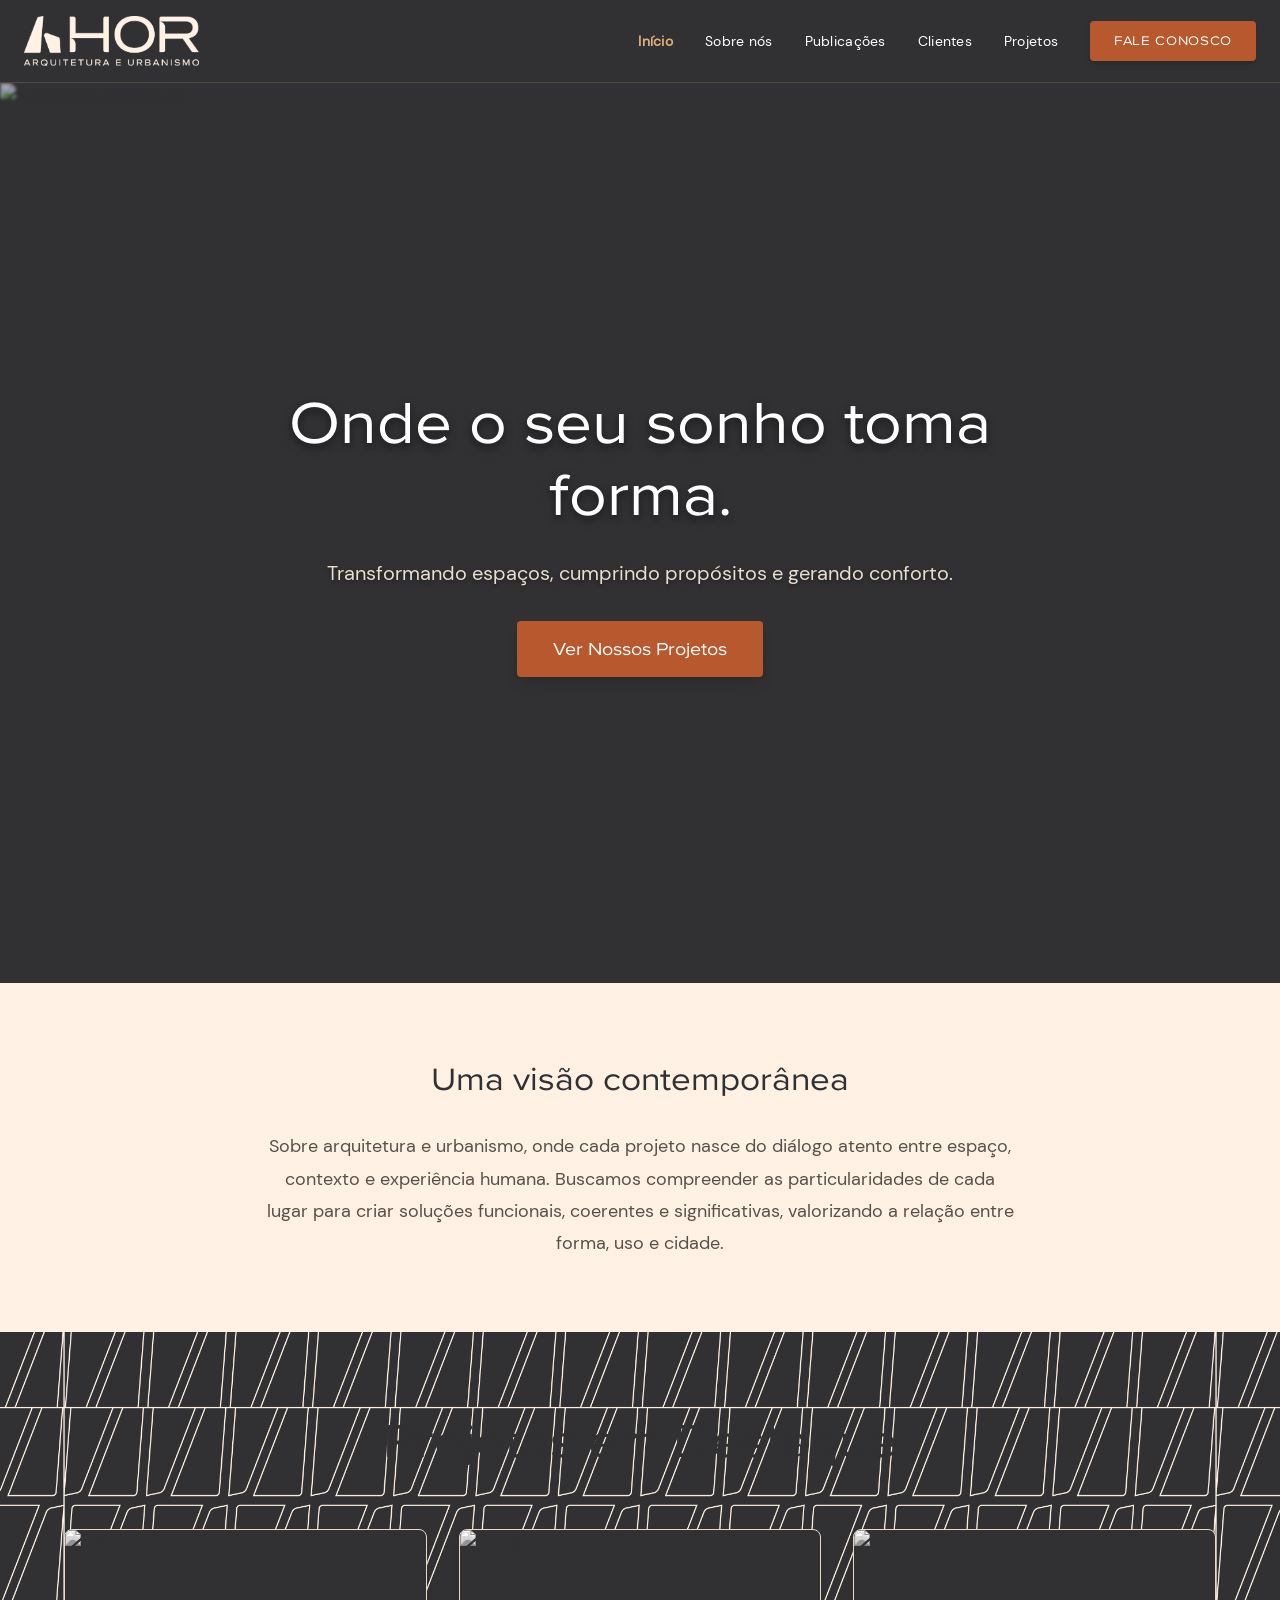
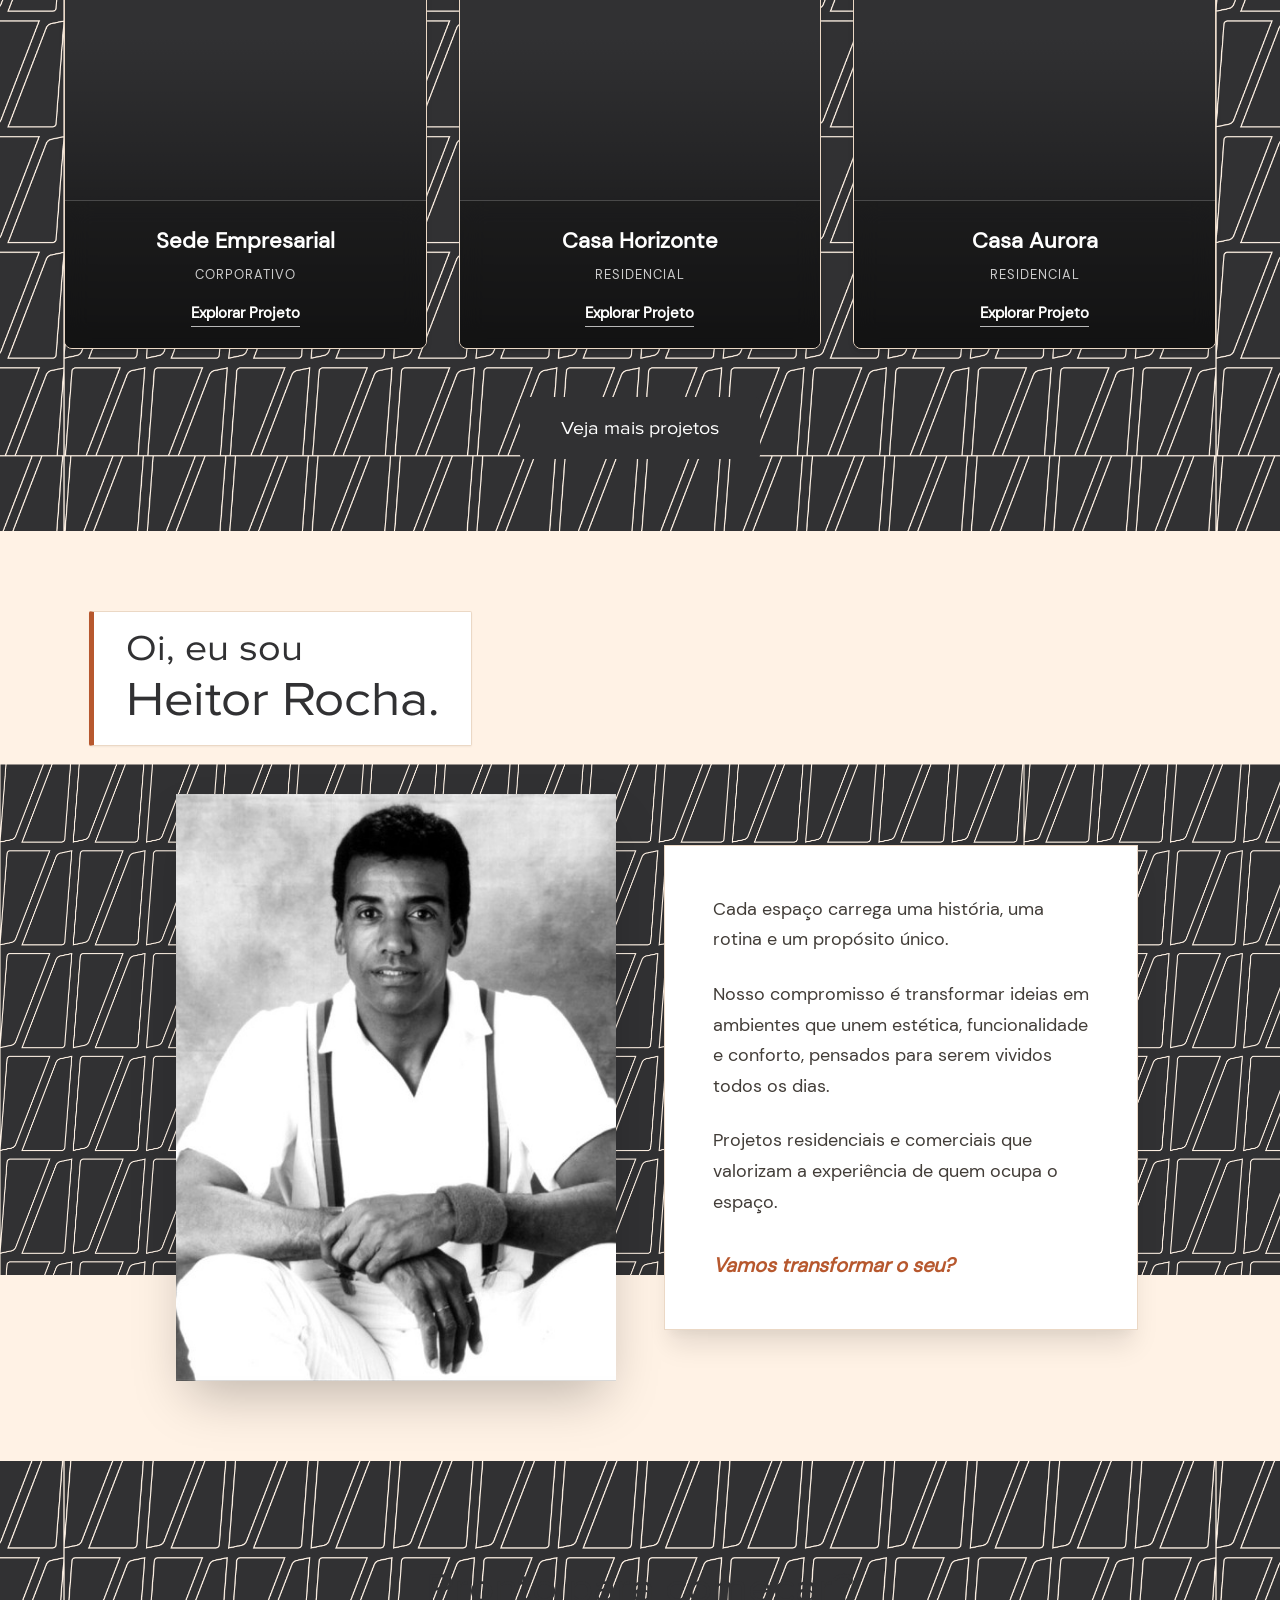
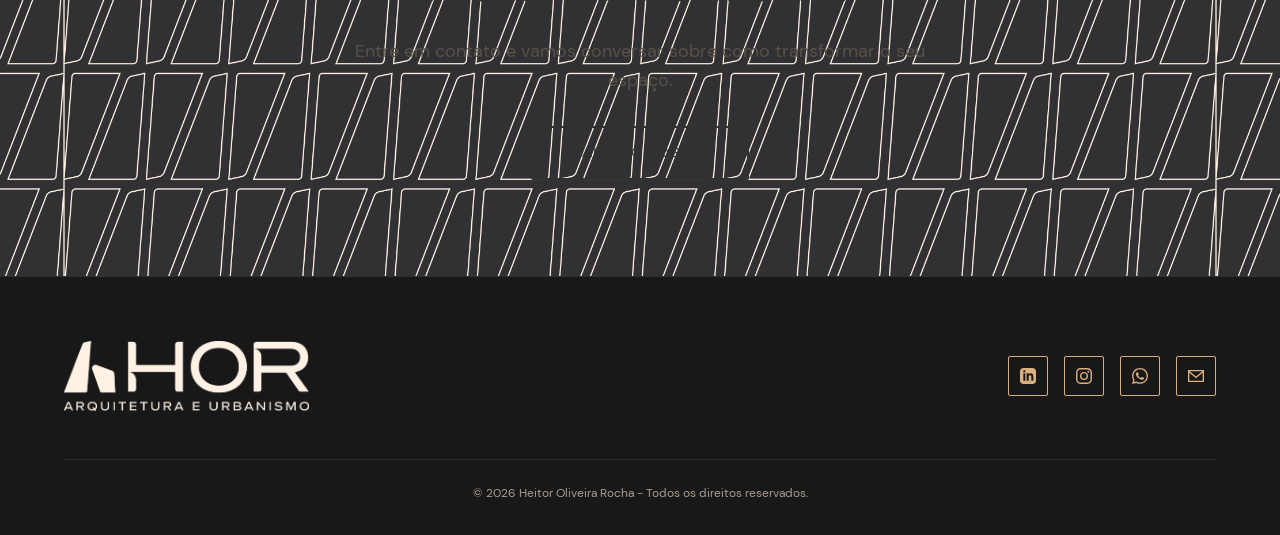
==== commit 631aae71: "Add files via upload" ====
--- a/index.html
+++ b/index.html
@@ -213,11 +213,8 @@
       <div class="footer-container">
         <div class="footer-row">
           <div class="footer-brand">
-            <span class="footer-brand-logo">HOR</span>
-            <span class="footer-brand-subtitle">Arquitetura e Urbanismo</span>
-          </div>
-
-          <div class="footer-address">Avenida Paulista 100, 10119-101</div>
+            <img src="./heitor/Logotipos/Creme - Logo 4.png" alt="" />
+          </div>
 
           <div class="footer-social-list">
             <a href="#" aria-label="LinkedIn" class="social-link">
--- a/style.css
+++ b/style.css
@@ -1,3 +1,17 @@
+@font-face {
+  font-family: "Proxima Nova Wide";
+  src: url("./Fontes/Wide/Proxima\ Nova\ Wide\ Regular.otf") format("opentype");
+  font-weight: 700;
+  font-style: normal;
+}
+
+@font-face {
+  font-family: "DM Sans";
+  src: url("./Fontes/DMSans/DMSans-Regular.ttf") format("truetype");
+  font-weight: 400;
+  font-style: normal;
+}
+
 :root {
   --color-olive: #83844f;
   --color-olive-dark: #565734;
@@ -42,9 +56,8 @@
   --color-gray-800: #2b2825;
   --color-gray-900: var(--color-charcoal);
 
-  --font-serif: "Playfair Display", Georgia, serif;
-  --font-sans:
-    "Inter", -apple-system, BlinkMacSystemFont, "Segoe UI", Roboto, sans-serif;
+  --font-heading-btn: "Proxima Nova Wide";
+  --font-base: "DM Sans";
 
   --shadow-sm: 0 1px 2px 0 rgba(0, 0, 0, 0.05);
   --shadow-md:
@@ -74,8 +87,8 @@
 }
 
 body {
-  font-family: var(--font-sans);
-  background-color: var(--color-white);
+  font-family: var(--font-base);
+  background-color: var(--color-cream);
   color: var(--color-gray-900);
   line-height: 1.6;
   -webkit-font-smoothing: antialiased;
@@ -100,10 +113,31 @@
 }
 
 button {
-  font-family: inherit;
+  font-family: var(--font-heading-btn);
   cursor: pointer;
   border: none;
   background: none;
+}
+
+h1,
+.hero-title,
+.vision-title,
+.featured-projects-heading,
+.owner-badge-title,
+.page-hero-title,
+.article-title,
+.contact-card-title,
+.page-title-center {
+  font-family: var(--font-heading-btn);
+}
+
+.nav-btn,
+.hero-cta-btn,
+.btn-black,
+.cta-outline-btn,
+.form-submit-btn,
+.btn-whatsapp {
+  font-family: var(--font-heading-btn);
 }
 
 .site-main {
@@ -330,9 +364,12 @@
   flex-direction: column;
   align-items: center;
 }
+.footer-brand img {
+  height: 70px;
+}
 
 .footer-brand-logo {
-  font-family: var(--font-serif);
+  font-family: var(--font-heading-btn);
   font-size: 1.875rem;
   font-weight: 700;
   letter-spacing: 0.15em;
@@ -438,7 +475,6 @@
 }
 
 .hero-title {
-  font-family: var(--font-serif);
   font-size: 2.5rem;
   font-weight: 700;
   color: var(--color-white);
@@ -491,7 +527,6 @@
 }
 
 .vision-title {
-  font-family: var(--font-serif);
   font-size: 2rem;
   color: var(--color-black);
   margin-bottom: 1.5rem;
@@ -505,15 +540,14 @@
 
 .featured-projects-section {
   padding: 4.5rem 0;
-  background-color: rgba(255, 255, 255, 0.7);
-  background-image: url(./heitor/Patterns/Prancheta\ 1.png);
+  background-color: var(--color-black);
+  background-image: url(./heitor/Patterns/Prancheta\ 4.png);
   backdrop-filter: blur(8px);
   background-size: 90%;
   background-position: center;
 }
 
 .featured-projects-heading {
-  font-family: var(--font-serif);
   font-size: 3rem;
   color: var(--color-black);
   text-align: center;
@@ -539,11 +573,13 @@
 }
 
 .project-card {
-  background-color: var(--color-white);
+  position: relative;
+  height: 420px;
+  overflow: hidden;
   border-radius: var(--radius-lg);
+  background-color: var(--color-black);
   box-shadow: var(--shadow-md);
   border: 1px solid var(--color-cream-border);
-  overflow: hidden;
   transition:
     transform 0.3s ease,
     box-shadow 0.3s ease;
@@ -555,9 +591,11 @@
 }
 
 .project-card-thumb {
-  position: relative;
+  position: absolute;
+  inset: 0;
+  width: 100%;
+  height: 100%;
   overflow: hidden;
-  aspect-ratio: 4 / 3;
 }
 
 .project-card-img {
@@ -572,41 +610,72 @@
     transform 0.6s ease-in-out;
 }
 
+.project-card::after {
+  content: "";
+  position: absolute;
+  inset: 0;
+  z-index: 1;
+  pointer-events: none;
+  background: linear-gradient(
+    to top,
+    rgba(0, 0, 0, 0.7) 0%,
+    rgba(0, 0, 0, 0.25) 45%,
+    rgba(0, 0, 0, 0) 75%
+  );
+}
+
 .project-card:hover .project-card-img {
   filter: grayscale(0%);
   transform: scale(1.05);
 }
 
 .project-card-info {
-  padding: 1.5rem;
+  position: absolute;
+  z-index: 2;
+  left: 0;
+  right: 0;
+  bottom: 0;
+  padding: 1.4rem 1.5rem;
+
+  background: rgba(25, 25, 25, 0.42);
+  backdrop-filter: blur(12px);
+  -webkit-backdrop-filter: blur(12px);
+
+  border-top: 1px solid rgba(255, 255, 255, 0.2);
   text-align: center;
+  color: var(--color-white);
 }
 
 .project-card-name {
-  font-size: 1.25rem;
-  font-weight: 700;
-  margin-bottom: 0.5rem;
-  color: var(--color-black);
+  font-size: 1.35rem;
+  font-weight: 700;
+  margin-bottom: 0.4rem;
+  color: var(--color-white);
 }
 
 .project-card-type {
-  color: var(--color-gray-500);
-  margin-bottom: 1rem;
-  font-size: 0.875rem;
+  color: rgba(255, 255, 255, 0.78);
+  margin-bottom: 0.9rem;
+  font-size: 0.8rem;
   text-transform: uppercase;
-  letter-spacing: 0.05em;
+  letter-spacing: 0.08em;
 }
 
 .project-card-btn {
-  color: var(--color-brand-accent);
+  color: var(--color-white);
   font-weight: 600;
   text-decoration: none;
   font-size: 0.9375rem;
+  border-bottom: 1px solid rgba(255, 255, 255, 0.7);
+  padding-bottom: 3px;
+  transition:
+    color 0.2s ease,
+    border-color 0.2s ease;
 }
 
 .project-card-btn:hover {
-  color: var(--color-brand-accent-hover);
-  text-decoration: underline;
+  color: var(--color-brand-accent);
+  border-color: var(--color-brand-accent);
 }
 
 .featured-projects-action {
@@ -640,6 +709,7 @@
   position: relative;
   background-color: var(--color-white);
   padding: 5rem 0;
+  background-color: var(--color-cream);
 }
 
 .owner-bg-stripe {
@@ -688,14 +758,13 @@
 }
 
 .owner-badge-lead {
-  font-family: var(--font-serif);
+  font-family: var(--font-heading-btn);
   font-size: 1.75rem;
   color: var(--color-black);
   line-height: 1.2;
 }
 
 .owner-badge-title {
-  font-family: var(--font-serif);
   font-size: 2.25rem;
   font-weight: 700;
   color: var(--color-black);
@@ -805,8 +874,8 @@
 
 .cta-minimal-section {
   padding: 6rem 1.5rem;
-  background-color: rgba(255, 255, 255, 0.7);
-  background-image: url(./heitor/Patterns/Prancheta\ 1.png);
+  background-color: var(--color-black);
+  background-image: url(./heitor/Patterns/Prancheta\ 4.png);
   backdrop-filter: blur(8px);
   background-size: 90%;
   background-position: center;
@@ -819,7 +888,7 @@
 }
 
 .cta-minimal-title {
-  font-family: var(--font-serif);
+  font-family: var(--font-heading-btn);
   font-size: 2rem;
   color: var(--color-black);
   margin-bottom: 1rem;
@@ -888,7 +957,6 @@
 }
 
 .page-hero-title {
-  font-family: var(--font-serif);
   font-size: 2.5rem;
   color: var(--color-white);
   font-weight: 700;
@@ -1009,6 +1077,12 @@
 .about-biography-block {
   position: relative;
   margin-top: 6rem;
+  padding: 4.5rem 0;
+  background-color: var(--color-black);
+  background-image: url(./heitor/Patterns/Prancheta\ 3.png);
+  backdrop-filter: blur(8px);
+  background-size: 90%;
+  background-position: center;
 }
 
 .about-biography-bg {
@@ -1062,7 +1136,6 @@
 }
 
 .page-title-center {
-  font-family: var(--font-serif);
   font-size: 2.5rem;
   font-weight: 700;
   color: var(--color-black);
@@ -1190,7 +1263,6 @@
 }
 
 .article-title {
-  font-family: var(--font-serif);
   font-size: 2.25rem;
   font-weight: 700;
   color: var(--color-black);
@@ -1225,7 +1297,7 @@
 }
 
 .article-prose h3 {
-  font-family: var(--font-serif);
+  font-family: var(--font-heading-btn);
   font-size: 1.5rem;
   font-weight: 700;
   color: var(--color-black);
@@ -1473,7 +1545,6 @@
 }
 
 .contact-card-title {
-  font-family: var(--font-serif);
   font-size: 2.25rem;
   font-weight: 700;
   text-align: center;
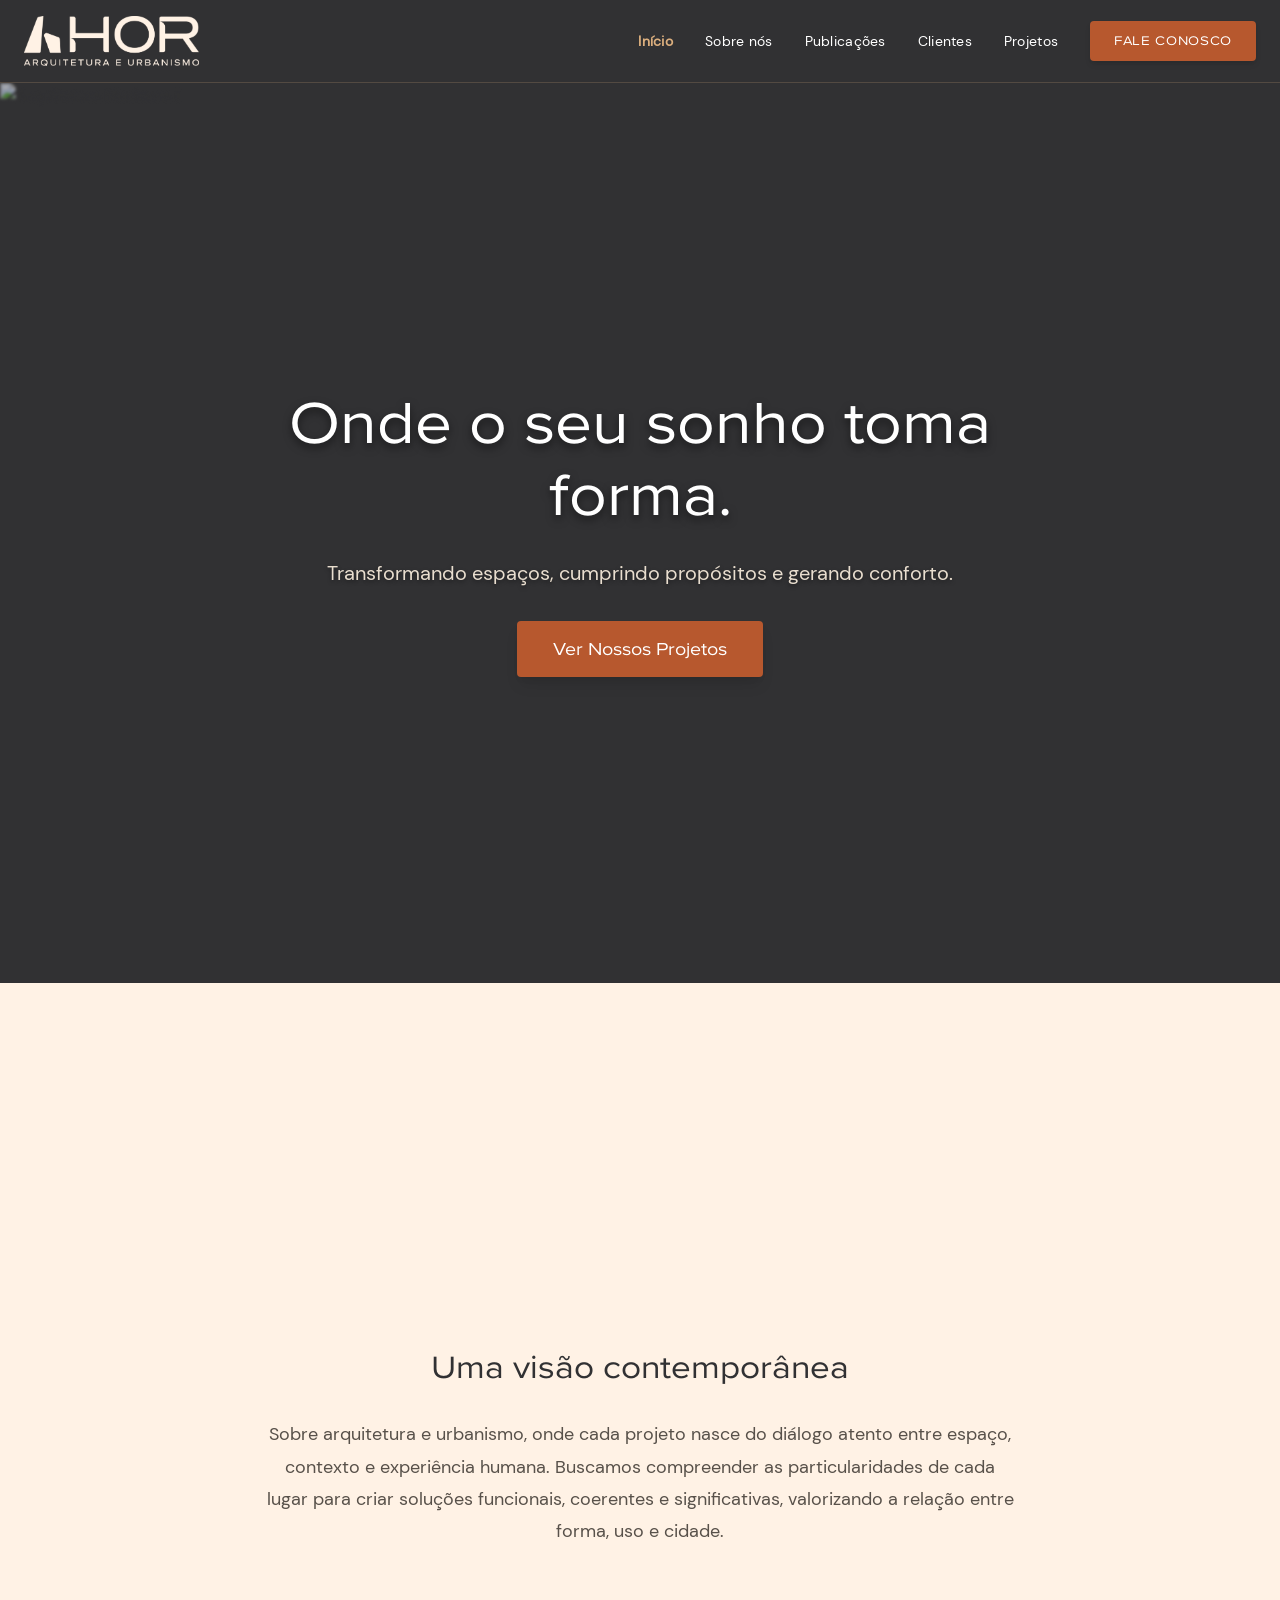
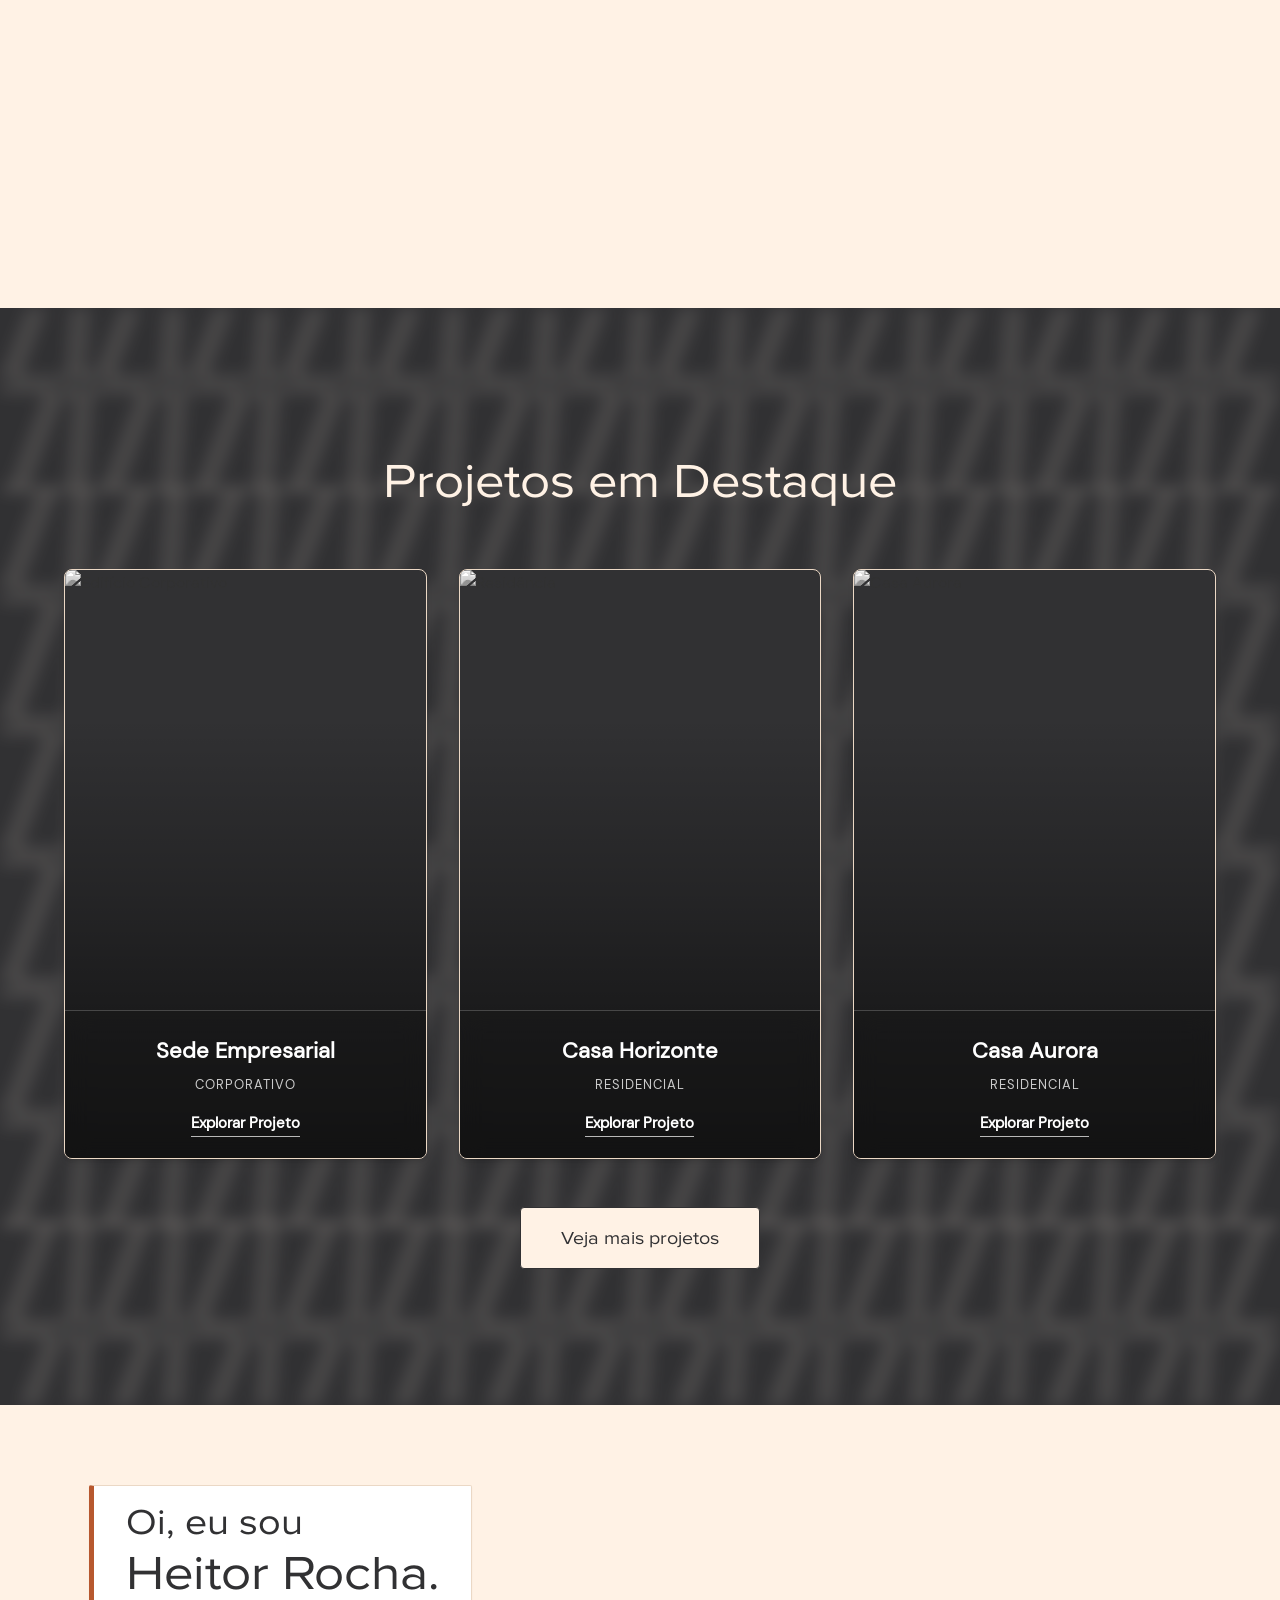
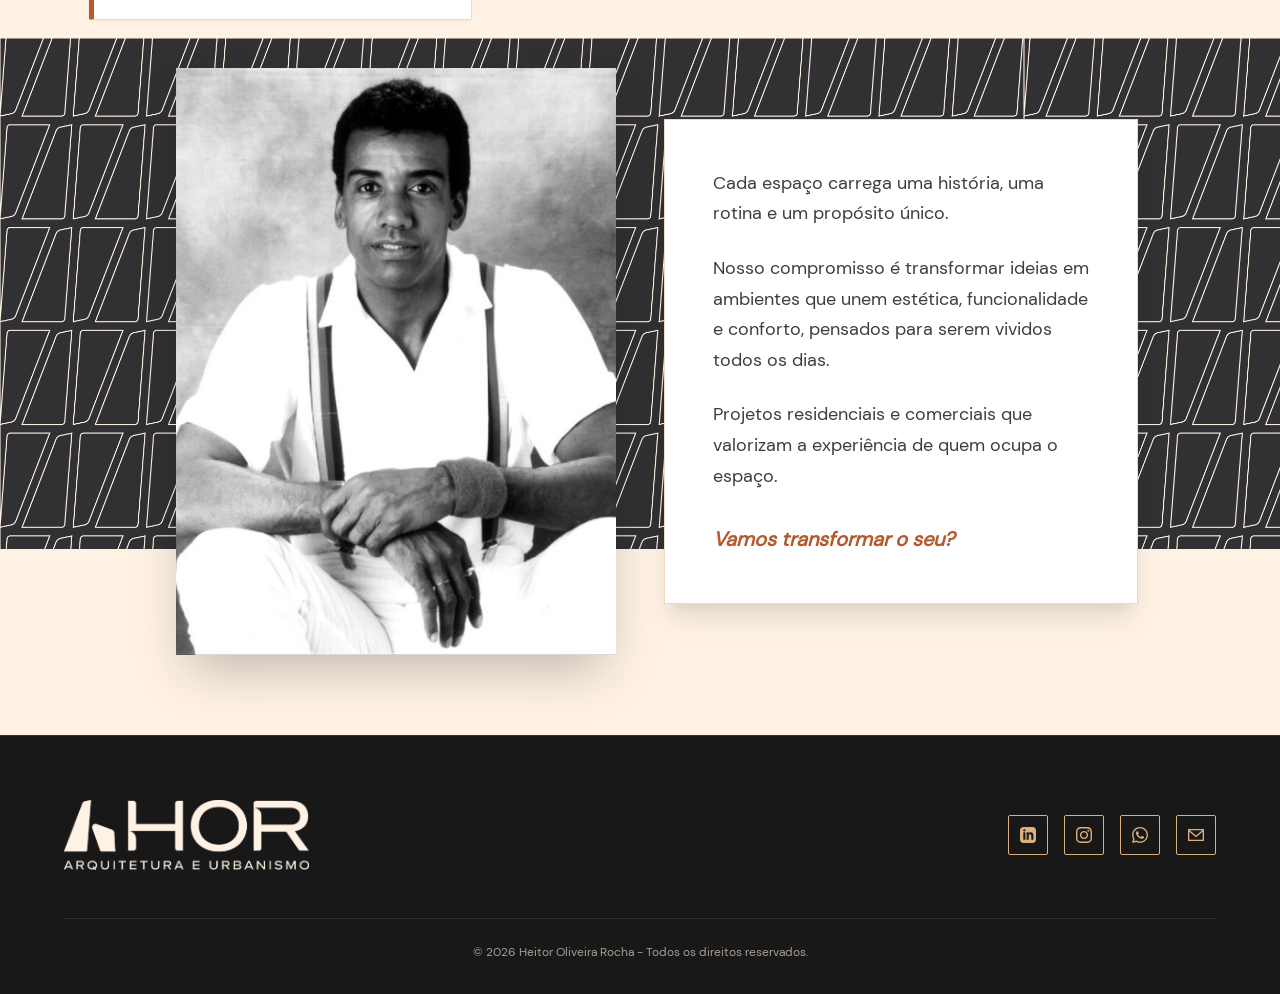
==== commit 36ea1e94: "Add files via upload" ====
--- a/index.html
+++ b/index.html
@@ -196,17 +196,6 @@
           </div>
         </div>
       </section>
-
-      <section class="cta-minimal-section">
-        <div class="cta-minimal-box">
-          <h2 class="cta-minimal-title">Pronto para começar?</h2>
-          <p class="cta-minimal-text">
-            Entre em contato e vamos conversar sobre como transformar o seu
-            espaço.
-          </p>
-          <a href="fale-conosco.html" class="cta-outline-btn">Fale Conosco</a>
-        </div>
-      </section>
     </main>
 
     <footer class="site-footer">
--- a/style.css
+++ b/style.css
@@ -1,6 +1,6 @@
 @font-face {
   font-family: "Proxima Nova Wide";
-  src: url("./Fontes/Wide/Proxima\ Nova\ Wide\ Regular.otf") format("opentype");
+  src: url("./Fontes/Wide/Proxima Nova Wide Regular.otf") format("opentype");
   font-weight: 700;
   font-style: normal;
 }
@@ -56,8 +56,10 @@
   --color-gray-800: #2b2825;
   --color-gray-900: var(--color-charcoal);
 
-  --font-heading-btn: "Proxima Nova Wide";
-  --font-base: "DM Sans";
+  --font-heading-btn:
+    "Proxima Nova Wide", "Playfair Display", Georgia, sans-serif;
+  --font-base: "DM Sans", "Inter", -apple-system, sans-serif;
+  --font-serif: "Playfair Display", Georgia, serif;
 
   --shadow-sm: 0 1px 2px 0 rgba(0, 0, 0, 0.05);
   --shadow-md:
@@ -199,6 +201,16 @@
   display: flex;
   align-items: center;
   text-decoration: none;
+}
+
+.site-logo-text {
+  font-family: var(--font-heading-btn);
+  font-size: 1.5rem;
+  font-weight: 700;
+  color: var(--color-white);
+  letter-spacing: 0.15em;
+  display: flex;
+  align-items: center;
 }
 
 .site-logo-text img {
@@ -520,7 +532,7 @@
 }
 
 .vision-section {
-  padding: 4.5rem 1.5rem;
+  padding: 22.5rem 1.5rem;
   text-align: center;
   max-width: 800px;
   margin: 0 auto;
@@ -537,14 +549,29 @@
   font-size: 1.125rem;
   line-height: 1.8;
 }
-
 .featured-projects-section {
-  padding: 4.5rem 0;
+  position: relative;
+  padding: 8.5rem 0;
   background-color: var(--color-black);
-  background-image: url(./heitor/Patterns/Prancheta\ 4.png);
-  backdrop-filter: blur(8px);
-  background-size: 90%;
+  overflow: hidden;
+}
+
+.featured-projects-section::before {
+  content: "";
+  position: absolute;
+  inset: 0;
+  background-image: url("./heitor/Patterns/Prancheta 4.png");
+  background-size: 102%;
   background-position: center;
+  filter: blur(8px);
+  opacity: 0.8;
+  z-index: 0;
+}
+
+.featured-projects-heading,
+.featured-projects-grid {
+  position: relative;
+  z-index: 10;
 }
 
 .featured-projects-heading {
@@ -563,18 +590,45 @@
 @media (min-width: 768px) {
   .featured-projects-grid {
     grid-template-columns: repeat(2, 1fr);
+    gap: 3rem;
   }
 }
 
 @media (min-width: 1024px) {
   .featured-projects-grid {
     grid-template-columns: repeat(3, 1fr);
+    gap: 4rem;
+  }
+}
+.featured-projects-heading {
+  font-size: 3rem;
+  color: var(--color-cream);
+  text-align: center;
+  margin-bottom: 3rem;
+}
+
+.featured-projects-grid {
+  display: grid;
+  grid-template-columns: 1fr;
+  gap: 2rem;
+}
+
+@media (min-width: 768px) {
+  .featured-projects-grid {
+    grid-template-columns: repeat(2, 1fr);
+  }
+}
+
+@media (min-width: 1024px) {
+  .featured-projects-grid {
+    grid-template-columns: repeat(3, 1fr);
   }
 }
 
 .project-card {
   position: relative;
-  height: 420px;
+  height: 590px;
+
   overflow: hidden;
   border-radius: var(--radius-lg);
   background-color: var(--color-black);
@@ -583,6 +637,7 @@
   transition:
     transform 0.3s ease,
     box-shadow 0.3s ease;
+  cursor: pointer;
 }
 
 .project-card:hover {
@@ -679,14 +734,18 @@
 }
 
 .featured-projects-action {
+  position: relative;
+  z-index: 10;
   text-align: center;
   margin-top: 3rem;
 }
 
 .btn-black {
+  position: relative;
+  z-index: 11;
   display: inline-block;
-  background-color: var(--color-black);
-  color: var(--color-white);
+  background-color: var(--color-cream);
+  color: var(--color-black);
   font-weight: 700;
   padding: 1rem 2.5rem;
   border-radius: var(--radius-md);
@@ -1081,7 +1140,7 @@
   background-color: var(--color-black);
   background-image: url(./heitor/Patterns/Prancheta\ 3.png);
   backdrop-filter: blur(8px);
-  background-size: 90%;
+  background-size: 102%;
   background-position: center;
 }
 
@@ -1475,7 +1534,9 @@
   box-shadow: var(--shadow-md);
   transition:
     opacity 0.3s ease,
-    transform 0.3s ease;
+    transform 0.3s ease,
+    box-shadow 0.3s ease;
+  cursor: pointer;
 }
 
 .project-gallery-item.is-hidden {
@@ -1523,6 +1584,24 @@
 
 .project-badge.badge-res {
   background-color: rgba(183, 88, 46, 0.92);
+}
+
+.project-card-gallery {
+  position: relative;
+  height: 367px;
+  overflow: hidden;
+  border-radius: var(--radius-lg);
+  box-shadow: var(--shadow-md);
+  border: 1px solid var(--color-cream-border);
+  transition:
+    transform 0.3s ease,
+    box-shadow 0.3s ease;
+  cursor: pointer;
+}
+
+.project-card-gallery:hover {
+  transform: translateY(-4px);
+  box-shadow: var(--shadow-xl);
 }
 
 .contact-section {
@@ -1680,3 +1759,1083 @@
     width: auto;
   }
 }
+
+/* ==========================================================================
+   INCLUSÕES: ESTILOS DA SEÇÃO DE CLIENTES (CLIENTES.HTML) - DESIGN ÚNICO
+   ========================================================================== */
+.clients-section-wrapper {
+  max-width: 1100px;
+}
+
+.clients-intro-header {
+  text-align: center;
+  max-width: 800px;
+  margin: 0 auto 3rem auto;
+}
+
+.clients-main-title {
+  font-family: var(--font-heading-btn);
+  font-size: clamp(2.25rem, 4.5vw, 3.25rem);
+  font-weight: 700;
+  color: var(--color-black);
+  line-height: 1.15;
+  margin-bottom: 0.75rem;
+}
+
+.clients-intro-subtitle {
+  font-size: 1.125rem;
+  color: var(--color-gray-600);
+  font-weight: 400;
+  line-height: 1.7;
+}
+
+/* Barra de estatísticas / confiança no topo */
+.clients-stats-strip {
+  display: grid;
+  grid-template-columns: repeat(auto-fit, minmax(200px, 1fr));
+  gap: 1.25rem;
+  margin-bottom: 3rem;
+}
+
+.client-stat-box {
+  background-color: var(--color-white);
+  border: 1px solid var(--color-cream-border);
+  border-radius: var(--radius-md);
+  padding: 1.25rem 1.5rem;
+  text-align: center;
+  box-shadow: var(--shadow-sm);
+  transition:
+    transform 0.2s ease,
+    box-shadow 0.2s ease;
+}
+
+.client-stat-box:hover {
+  transform: translateY(-2px);
+  box-shadow: var(--shadow-md);
+}
+
+.client-stat-number {
+  font-family: var(--font-heading-btn);
+  font-size: 1.75rem;
+  font-weight: 700;
+  color: var(--color-black);
+  line-height: 1;
+  margin-bottom: 0.35rem;
+}
+
+.client-stat-label {
+  font-size: 0.8125rem;
+  color: var(--color-gray-500);
+  text-transform: uppercase;
+  letter-spacing: 0.06em;
+  font-weight: 600;
+}
+
+/* Filtro de clientes */
+.clients-filter-bar {
+  display: flex;
+  flex-wrap: wrap;
+  justify-content: center;
+  gap: 0.75rem;
+  margin-bottom: 3rem;
+}
+
+.client-filter-btn {
+  padding: 0.6rem 1.5rem;
+  border-radius: var(--radius-full);
+  font-weight: 600;
+  font-size: 0.875rem;
+  transition: all 0.2s ease;
+  border: 1px solid var(--color-cream-border);
+  cursor: pointer;
+  background-color: var(--color-white);
+  color: var(--color-black);
+}
+
+.client-filter-btn:hover {
+  background-color: var(--color-sand-light);
+  border-color: var(--color-sand);
+}
+
+.client-filter-btn.active {
+  background-color: var(--color-black);
+  color: var(--color-white);
+  border-color: var(--color-black);
+}
+
+/* Lista e Card Único de Cliente */
+.client-cards-list {
+  display: flex;
+  flex-direction: column;
+  gap: 3rem;
+}
+
+.client-card-item {
+  position: relative;
+  display: grid;
+  grid-template-columns: 1.35fr 1fr;
+  background-color: var(--color-white);
+  border-radius: 12px;
+  border: 1px solid var(--color-cream-border);
+  box-shadow: var(--shadow-md);
+  overflow: hidden;
+  transition:
+    transform 0.3s cubic-bezier(0.16, 1, 0.3, 1),
+    box-shadow 0.3s ease,
+    border-color 0.3s ease;
+}
+
+.client-card-item:hover {
+  transform: translateY(-4px);
+  box-shadow: var(--shadow-xl);
+}
+
+.client-card-item.is-hidden {
+  display: none !important;
+}
+
+/* Faixa de acento superior em cada card */
+.client-card-accent-bar {
+  position: absolute;
+  top: 0;
+  left: 0;
+  right: 0;
+  height: 4px;
+  z-index: 5;
+}
+
+/* Variações de cor do acento */
+.client-card-item.theme-petroleum {
+  border-top: 4px solid var(--color-petroleum);
+}
+.client-card-item.theme-petroleum .client-card-accent-bar {
+  background-color: var(--color-petroleum);
+}
+.client-card-item.theme-petroleum .client-quote-mark svg {
+  color: var(--color-petroleum);
+}
+.client-card-item.theme-petroleum .client-avatar-img {
+  border-color: var(--color-petroleum);
+}
+.client-card-item.theme-petroleum .client-project-badge {
+  background-color: var(--color-petroleum);
+}
+.client-card-item.theme-petroleum .client-project-btn {
+  background-color: var(--color-petroleum);
+}
+.client-card-item.theme-petroleum .client-project-btn:hover {
+  background-color: var(--color-petroleum-dark);
+}
+
+.client-card-item.theme-olive {
+  border-top: 4px solid var(--color-olive);
+}
+.client-card-item.theme-olive .client-card-accent-bar {
+  background-color: var(--color-olive);
+}
+.client-card-item.theme-olive .client-quote-mark svg {
+  color: var(--color-olive);
+}
+.client-card-item.theme-olive .client-avatar-img {
+  border-color: var(--color-olive);
+}
+.client-card-item.theme-olive .client-project-badge {
+  background-color: var(--color-olive);
+}
+.client-card-item.theme-olive .client-project-btn {
+  background-color: var(--color-olive);
+}
+.client-card-item.theme-olive .client-project-btn:hover {
+  background-color: var(--color-olive-dark);
+}
+
+.client-card-item.theme-terracotta {
+  border-top: 4px solid var(--color-terracotta);
+}
+.client-card-item.theme-terracotta .client-card-accent-bar {
+  background-color: var(--color-terracotta);
+}
+.client-card-item.theme-terracotta .client-quote-mark svg {
+  color: var(--color-terracotta);
+}
+.client-card-item.theme-terracotta .client-avatar-img {
+  border-color: var(--color-terracotta);
+}
+.client-card-item.theme-terracotta .client-project-badge {
+  background-color: var(--color-terracotta);
+}
+.client-card-item.theme-terracotta .client-project-btn {
+  background-color: var(--color-terracotta);
+}
+.client-card-item.theme-terracotta .client-project-btn:hover {
+  background-color: var(--color-terracotta-dark);
+}
+
+.client-card-item.theme-sand {
+  border-top: 4px solid var(--color-sand-dark);
+}
+.client-card-item.theme-sand .client-card-accent-bar {
+  background-color: var(--color-sand-dark);
+}
+.client-card-item.theme-sand .client-quote-mark svg {
+  color: var(--color-sand-dark);
+}
+.client-card-item.theme-sand .client-avatar-img {
+  border-color: var(--color-sand-dark);
+}
+.client-card-item.theme-sand .client-project-badge {
+  background-color: var(--color-sand-dark);
+}
+.client-card-item.theme-sand .client-project-btn {
+  background-color: var(--color-sand-dark);
+}
+.client-card-item.theme-sand .client-project-btn:hover {
+  background-color: var(--color-charcoal);
+}
+
+/* Lado Esquerdo: Depoimento & Autor */
+.client-content-body {
+  padding: 2.75rem 2.5rem;
+  display: flex;
+  flex-direction: column;
+  justify-content: space-between;
+  position: relative;
+  z-index: 2;
+}
+
+.client-header-meta {
+  display: flex;
+  align-items: center;
+  justify-content: space-between;
+  margin-bottom: 1.25rem;
+  flex-wrap: wrap;
+  gap: 0.75rem;
+}
+
+.client-service-tag {
+  display: inline-flex;
+  align-items: center;
+  gap: 0.4rem;
+  font-size: 0.75rem;
+  text-transform: uppercase;
+  letter-spacing: 0.08em;
+  font-weight: 700;
+  color: var(--color-gray-600);
+  background-color: var(--color-gray-100);
+  padding: 0.3rem 0.75rem;
+  border-radius: var(--radius-sm);
+  border: 1px solid var(--color-cream-border);
+}
+
+.client-rating-stars {
+  display: flex;
+  gap: 0.2rem;
+  color: #e59835;
+}
+
+.client-rating-stars svg {
+  width: 0.95rem;
+  height: 0.95rem;
+  fill: currentColor;
+}
+
+.client-quote-wrap {
+  position: relative;
+  margin-bottom: 2rem;
+}
+
+.client-quote-mark {
+  display: inline-block;
+  opacity: 0.35;
+  margin-bottom: 0.75rem;
+}
+
+.client-quote-mark svg {
+  width: 2.25rem;
+  height: 1.8rem;
+  fill: currentColor;
+}
+
+.client-testimonial-quote {
+  font-size: 1.0625rem;
+  line-height: 1.8;
+  color: var(--color-gray-800);
+  font-style: italic;
+  position: relative;
+  z-index: 2;
+}
+
+.client-testimonial-quote strong {
+  font-weight: 700;
+  color: var(--color-black);
+  font-style: normal;
+}
+
+/* Perfil do Cliente com Foto */
+.client-profile-row {
+  display: flex;
+  align-items: center;
+  gap: 1.25rem;
+  padding-top: 1.5rem;
+  border-top: 1px solid var(--color-cream-border);
+  margin-top: auto;
+}
+
+.client-avatar-wrapper {
+  position: relative;
+  flex-shrink: 0;
+}
+
+.client-avatar-img {
+  width: 4.5rem;
+  height: 4.5rem;
+  border-radius: var(--radius-full);
+  object-fit: cover;
+  box-shadow: var(--shadow-sm);
+  border: 3px solid;
+  transition: transform 0.3s ease;
+}
+
+.client-card-item:hover .client-avatar-img {
+  transform: scale(1.04);
+}
+
+.client-verified-icon {
+  position: absolute;
+  bottom: 0;
+  right: -2px;
+  background-color: var(--color-white);
+  border-radius: var(--radius-full);
+  display: flex;
+  align-items: center;
+  justify-content: center;
+  width: 1.35rem;
+  height: 1.35rem;
+  box-shadow: var(--shadow-sm);
+  color: #10b981;
+}
+
+.client-verified-icon svg {
+  width: 1rem;
+  height: 1rem;
+  fill: currentColor;
+}
+
+.client-info-col {
+  display: flex;
+  flex-direction: column;
+}
+
+.client-name {
+  font-family: var(--font-heading-btn);
+  font-size: 1.25rem;
+  font-weight: 700;
+  line-height: 1.2;
+  color: var(--color-black);
+  margin-bottom: 0.15rem;
+}
+
+.client-handle {
+  font-size: 0.8125rem;
+  font-weight: 500;
+  color: var(--color-gray-500);
+}
+
+.client-role {
+  font-size: 0.8125rem;
+  font-weight: 600;
+  color: var(--color-gray-700);
+  margin-top: 0.2rem;
+}
+
+/* Lado Direito: Card Integrado do Projeto Realizado */
+.client-project-side {
+  background-color: #faf6f1;
+  border-left: 1px solid var(--color-cream-border);
+  padding: 2rem;
+  display: flex;
+  flex-direction: column;
+  justify-content: space-between;
+}
+
+.client-project-box {
+  background-color: var(--color-white);
+  border: 1px solid var(--color-cream-border);
+  border-radius: var(--radius-lg);
+  overflow: hidden;
+  box-shadow: var(--shadow-sm);
+  display: flex;
+  flex-direction: column;
+  height: 100%;
+  transition:
+    transform 0.3s ease,
+    box-shadow 0.3s ease;
+}
+
+.client-card-item:hover .client-project-box {
+  box-shadow: var(--shadow-md);
+}
+
+.client-project-media-wrap {
+  position: relative;
+  height: 200px;
+  overflow: hidden;
+  background-color: var(--color-black);
+}
+
+.client-project-img {
+  width: 100%;
+  height: 100%;
+  object-fit: cover;
+  transition:
+    transform 0.5s ease,
+    filter 0.5s ease;
+  filter: grayscale(20%);
+}
+
+.client-card-item:hover .client-project-img {
+  transform: scale(1.06);
+  filter: grayscale(0%);
+}
+
+.client-project-badge {
+  position: absolute;
+  top: 0.85rem;
+  left: 0.85rem;
+  color: var(--color-white);
+  font-size: 0.7rem;
+  font-weight: 700;
+  text-transform: uppercase;
+  letter-spacing: 0.08em;
+  padding: 0.3rem 0.75rem;
+  border-radius: var(--radius-full);
+  z-index: 2;
+  box-shadow: 0 2px 6px rgba(0, 0, 0, 0.2);
+}
+
+.client-project-details {
+  padding: 1.5rem;
+  display: flex;
+  flex-direction: column;
+  flex-grow: 1;
+}
+
+.client-project-overtitle {
+  font-size: 0.7rem;
+  text-transform: uppercase;
+  letter-spacing: 0.1em;
+  color: var(--color-olive);
+  font-weight: 700;
+  margin-bottom: 0.35rem;
+}
+
+.client-project-name {
+  font-family: var(--font-heading-btn);
+  font-size: 1.25rem;
+  font-weight: 700;
+  color: var(--color-black);
+  margin-bottom: 0.5rem;
+  line-height: 1.25;
+}
+
+.client-project-specs-list {
+  display: flex;
+  flex-direction: column;
+  gap: 0.35rem;
+  font-size: 0.8125rem;
+  color: var(--color-gray-600);
+  margin-bottom: 1.25rem;
+}
+
+.client-project-spec-item {
+  display: flex;
+  align-items: center;
+  gap: 0.4rem;
+}
+
+.client-project-spec-item svg {
+  width: 0.9rem;
+  height: 0.9rem;
+  color: var(--color-gray-400);
+  flex-shrink: 0;
+}
+
+.client-project-btn {
+  margin-top: auto;
+  display: inline-flex;
+  align-items: center;
+  justify-content: center;
+  gap: 0.5rem;
+  width: 100%;
+  padding: 0.75rem 1rem;
+  border-radius: var(--radius-md);
+  color: var(--color-white);
+  font-weight: 700;
+  font-size: 0.8125rem;
+  text-transform: uppercase;
+  letter-spacing: 0.06em;
+  text-decoration: none;
+  transition: all 0.2s ease;
+  box-shadow: var(--shadow-sm);
+}
+
+.client-project-btn:hover {
+  transform: translateY(-2px);
+  box-shadow: var(--shadow-md);
+}
+
+.client-project-btn svg {
+  width: 1rem;
+  height: 1rem;
+  transition: transform 0.2s ease;
+}
+
+.client-project-btn:hover svg {
+  transform: translateX(4px);
+}
+
+/* Responsividade dos Cards */
+@media (max-width: 900px) {
+  .client-card-item {
+    grid-template-columns: 1fr;
+  }
+  .client-content-body {
+    padding: 2rem 1.75rem;
+  }
+  .client-project-side {
+    border-left: none;
+    border-top: 1px solid var(--color-cream-border);
+    padding: 1.75rem;
+  }
+  .client-project-media-wrap {
+    height: 220px;
+  }
+}
+
+@media (max-width: 580px) {
+  .client-content-body {
+    padding: 1.75rem 1.25rem;
+  }
+  .client-project-side {
+    padding: 1.25rem;
+  }
+  .client-profile-row {
+    flex-direction: column;
+    align-items: flex-start;
+    gap: 0.75rem;
+  }
+  .client-stats-strip {
+    grid-template-columns: 1fr;
+  }
+}
+
+/* ==========================================================================
+   INCLUSÕES: PÁGINAS DE POSTS DOS PROJETOS (PROJETO-1, 2, 3, 4.HTML)
+   ========================================================================== */
+.project-post-container {
+  width: 100%;
+  max-width: 1100px;
+  margin: 0 auto;
+  padding: 3rem 1.5rem 6rem;
+}
+
+.project-post-topbar {
+  display: flex;
+  justify-content: space-between;
+  align-items: center;
+  margin-bottom: 2rem;
+  flex-wrap: wrap;
+  gap: 1rem;
+}
+
+.project-back-link {
+  display: inline-flex;
+  align-items: center;
+  gap: 0.5rem;
+  color: var(--color-brand-accent);
+  font-weight: 600;
+  font-size: 0.9375rem;
+  transition:
+    color 0.2s ease,
+    transform 0.2s ease;
+}
+
+.project-back-link:hover {
+  color: var(--color-brand-accent-hover);
+  transform: translateX(-3px);
+}
+
+.project-category-pill {
+  display: inline-block;
+  font-size: 0.75rem;
+  font-weight: 700;
+  text-transform: uppercase;
+  letter-spacing: 0.08em;
+  padding: 0.35rem 0.9rem;
+  border-radius: var(--radius-full);
+  color: var(--color-white);
+}
+
+.pill-corp {
+  background-color: var(--color-petroleum);
+}
+
+.pill-res {
+  background-color: var(--color-terracotta);
+}
+
+.project-header-block {
+  margin-bottom: 3rem;
+}
+
+.project-meta-strip {
+  display: flex;
+  align-items: center;
+  gap: 0.75rem;
+  color: var(--color-olive);
+  font-size: 0.875rem;
+  font-weight: 700;
+  text-transform: uppercase;
+  letter-spacing: 0.06em;
+  margin-bottom: 0.75rem;
+}
+
+.project-post-title {
+  font-family: var(--font-heading-btn);
+  font-size: clamp(2.25rem, 5vw, 3.5rem);
+  font-weight: 700;
+  color: var(--color-black);
+  line-height: 1.15;
+  margin-bottom: 1.25rem;
+}
+
+.project-post-lead {
+  font-size: 1.2rem;
+  line-height: 1.7;
+  color: var(--color-gray-600);
+  max-width: 850px;
+}
+
+/* Ficha Técnica Criativa (Bento Grid) */
+.project-specs-bento {
+  display: grid;
+  grid-template-columns: repeat(auto-fit, minmax(220px, 1fr));
+  gap: 1.25rem;
+  margin-bottom: 3.5rem;
+}
+
+.project-spec-card {
+  background-color: var(--color-white);
+  border: 1px solid var(--color-cream-border);
+  border-radius: var(--radius-md);
+  padding: 1.25rem 1.5rem;
+  box-shadow: var(--shadow-sm);
+  border-top: 3px solid var(--color-sand);
+  transition:
+    transform 0.2s ease,
+    border-top-color 0.2s ease;
+}
+
+.project-spec-card:hover {
+  transform: translateY(-2px);
+  border-top-color: var(--color-brand-accent);
+}
+
+.project-spec-label {
+  font-size: 0.75rem;
+  text-transform: uppercase;
+  letter-spacing: 0.08em;
+  color: var(--color-gray-500);
+  margin-bottom: 0.35rem;
+  font-weight: 600;
+}
+
+.project-spec-val {
+  font-size: 1.0625rem;
+  font-weight: 700;
+  color: var(--color-black);
+}
+
+/* Hero Principal do Post */
+.project-hero-frame {
+  border-radius: 12px;
+  overflow: hidden;
+  box-shadow: var(--shadow-xl);
+  border: 1px solid var(--color-cream-border);
+  margin-bottom: 4rem;
+  background-color: var(--color-white);
+}
+
+.project-hero-main-img {
+  width: 100%;
+  height: clamp(340px, 50vw, 540px);
+  object-fit: cover;
+  display: block;
+}
+
+.project-hero-legend {
+  padding: 1rem 1.5rem;
+  font-size: 0.875rem;
+  color: var(--color-gray-500);
+  display: flex;
+  justify-content: space-between;
+  align-items: center;
+  border-top: 1px solid var(--color-cream-border);
+  flex-wrap: wrap;
+  gap: 0.5rem;
+}
+
+/* Seção Conceito & Narrativa */
+.project-narrative-grid {
+  display: grid;
+  grid-template-columns: 1.6fr 1fr;
+  gap: 3.5rem;
+  margin-bottom: 4.5rem;
+  align-items: start;
+}
+
+.project-story-col h2 {
+  font-family: var(--font-heading-btn);
+  font-size: 1.875rem;
+  color: var(--color-black);
+  margin-bottom: 1.25rem;
+  line-height: 1.3;
+}
+
+.project-story-col p {
+  font-size: 1.0625rem;
+  line-height: 1.8;
+  color: var(--color-gray-700);
+  margin-bottom: 1.5rem;
+}
+
+.project-sidebar-box {
+  display: flex;
+  flex-direction: column;
+  gap: 1.75rem;
+}
+
+.project-quote-card {
+  background-color: var(--color-white);
+  border: 1px solid var(--color-cream-border);
+  border-left: 5px solid var(--color-terracotta);
+  border-radius: var(--radius-lg);
+  padding: 2rem;
+  box-shadow: var(--shadow-sm);
+}
+
+.project-quote-card p {
+  font-style: italic;
+  font-size: 1.0625rem;
+  line-height: 1.7;
+  color: var(--color-gray-700);
+  margin-bottom: 1rem;
+}
+
+.project-quote-author {
+  font-size: 0.875rem;
+  font-weight: 700;
+  color: var(--color-black);
+}
+
+.project-materials-card {
+  background-color: var(--color-white);
+  border: 1px solid var(--color-cream-border);
+  border-radius: var(--radius-lg);
+  padding: 1.75rem 2rem;
+  box-shadow: var(--shadow-sm);
+}
+
+.project-materials-card h3 {
+  font-size: 0.8125rem;
+  text-transform: uppercase;
+  letter-spacing: 0.08em;
+  color: var(--color-olive);
+  margin-bottom: 1rem;
+  font-weight: 700;
+}
+
+.materials-tag-list {
+  display: flex;
+  flex-wrap: wrap;
+  gap: 0.5rem;
+}
+
+.material-tag {
+  background-color: var(--color-sand-light);
+  color: var(--color-black);
+  font-size: 0.8125rem;
+  font-weight: 600;
+  padding: 0.35rem 0.75rem;
+  border-radius: var(--radius-full);
+  border: 1px solid var(--color-sand);
+}
+
+/* Galeria Criativa em Grade */
+.project-gallery-creative {
+  margin-bottom: 4.5rem;
+}
+
+.project-section-title {
+  font-family: var(--font-heading-btn);
+  font-size: 1.875rem;
+  color: var(--color-black);
+  margin-bottom: 0.5rem;
+}
+
+.project-section-sub {
+  font-size: 0.9375rem;
+  color: var(--color-gray-500);
+  margin-bottom: 2rem;
+}
+
+.project-grid-photos {
+  display: grid;
+  grid-template-columns: repeat(2, 1fr);
+  gap: 1.5rem;
+}
+
+.project-grid-photo-card {
+  background-color: var(--color-white);
+  border: 1px solid var(--color-cream-border);
+  border-radius: var(--radius-md);
+  overflow: hidden;
+  box-shadow: var(--shadow-sm);
+  transition:
+    transform 0.3s ease,
+    box-shadow 0.3s ease;
+}
+
+.project-grid-photo-card:hover {
+  transform: translateY(-4px);
+  box-shadow: var(--shadow-lg);
+}
+
+.project-grid-photo-img {
+  width: 100%;
+  height: 280px;
+  object-fit: cover;
+  display: block;
+  transition: transform 0.4s ease;
+}
+
+.project-grid-photo-card:hover .project-grid-photo-img {
+  transform: scale(1.03);
+}
+
+.project-grid-photo-caption {
+  padding: 1rem 1.25rem;
+  font-size: 0.875rem;
+  font-weight: 600;
+  color: var(--color-black);
+  border-top: 1px solid var(--color-cream-border);
+}
+
+/* Croqui & Diagrama Arquitetônico */
+.project-blueprint-banner {
+  background-color: var(--color-charcoal-dark);
+  color: var(--color-white);
+  border-radius: 12px;
+  padding: 3rem;
+  margin-bottom: 4.5rem;
+  position: relative;
+  overflow: hidden;
+  background-position: center;
+  background-size: 208%;
+}
+.project-blueprint-banner::before {
+  content: "";
+  position: absolute;
+  inset: 0;
+  background-image: url("./heitor/Patterns/Prancheta 4.png");
+  background-size: 219%;
+  background-position: center;
+  filter: blur(4px);
+  opacity: 0.8;
+  z-index: 0;
+}
+
+.project-blueprint-pattern {
+  position: absolute;
+  inset: 0;
+  background-image: radial-gradient(var(--color-sand) 1.5px, transparent 1.5px);
+  background-size: 20px 20px;
+  opacity: 0.15;
+  pointer-events: none;
+}
+
+.project-blueprint-row {
+  position: relative;
+  z-index: 1;
+  display: grid;
+  grid-template-columns: 1fr 1fr;
+  gap: 3rem;
+  align-items: center;
+}
+
+.project-blueprint-tag {
+  color: var(--color-sand);
+  font-size: 0.8125rem;
+  text-transform: uppercase;
+  letter-spacing: 0.1em;
+  font-weight: 700;
+  margin-bottom: 0.5rem;
+}
+
+.project-blueprint-heading {
+  font-family: var(--font-heading-btn);
+  font-size: 1.875rem;
+  color: var(--color-white);
+  margin-bottom: 1.25rem;
+}
+
+.project-blueprint-desc {
+  color: var(--color-gray-300);
+  font-size: 0.95rem;
+  line-height: 1.8;
+  margin-bottom: 1.5rem;
+}
+
+.project-blueprint-illu {
+  width: 100%;
+  height: 240px;
+  object-fit: cover;
+  border-radius: var(--radius-md);
+  border: 1px solid rgba(220, 175, 126, 0.35);
+  box-shadow: var(--shadow-xl);
+}
+
+.btn-primary {
+  display: inline-block;
+  background-color: var(--color-brand-accent);
+  color: var(--color-white);
+  padding: 0.85rem 2rem;
+  border-radius: var(--radius-md);
+  font-size: 1rem;
+  font-weight: 700;
+  text-decoration: none;
+  transition:
+    background-color 0.2s ease,
+    transform 0.2s ease;
+  box-shadow: var(--shadow-md);
+}
+
+.btn-primary:hover {
+  background-color: var(--color-brand-accent-hover);
+  transform: translateY(-2px);
+}
+
+.btn-whatsapp-outline {
+  display: inline-flex;
+  align-items: center;
+  gap: 0.5rem;
+  background-color: transparent;
+  color: #25d366;
+  border: 2px solid #25d366;
+  padding: 0.85rem 2rem;
+  border-radius: var(--radius-md);
+  font-size: 1rem;
+  font-weight: 700;
+  text-decoration: none;
+  transition: all 0.2s ease;
+}
+
+.btn-whatsapp-outline:hover {
+  background-color: #25d366;
+  color: var(--color-white);
+  transform: translateY(-2px);
+}
+
+/* Navegação Entre Projetos */
+.project-nav-split {
+  display: grid;
+  grid-template-columns: 1fr 1fr;
+  gap: 2rem;
+  border-top: 1px solid var(--color-cream-border);
+  border-bottom: 1px solid var(--color-cream-border);
+  padding: 2.5rem 0;
+  margin-bottom: 4rem;
+}
+
+.project-nav-link-card {
+  display: flex;
+  flex-direction: column;
+  text-decoration: none;
+  padding: 1.5rem;
+  background-color: var(--color-white);
+  border: 1px solid var(--color-cream-border);
+  border-radius: var(--radius-md);
+  transition:
+    border-color 0.2s ease,
+    transform 0.2s ease;
+}
+
+.project-nav-link-card:hover {
+  border-color: var(--color-sand-dark);
+  transform: translateY(-2px);
+}
+
+.project-nav-dir {
+  font-size: 0.75rem;
+  font-weight: 700;
+  text-transform: uppercase;
+  letter-spacing: 0.08em;
+  color: var(--color-olive);
+  margin-bottom: 0.35rem;
+}
+
+.project-nav-name {
+  font-family: var(--font-heading-btn);
+  font-size: 1.25rem;
+  font-weight: 600;
+  color: var(--color-black);
+}
+
+/* CTA Final dos Posts */
+.project-cta-banner {
+  background-color: var(--color-cream);
+  border: 2px solid var(--color-sand);
+  border-radius: 12px;
+  padding: 3.5rem 2rem;
+  text-align: center;
+}
+
+.project-cta-title {
+  font-family: var(--font-heading-btn);
+  font-size: 2rem;
+  color: var(--color-black);
+  margin-bottom: 0.75rem;
+}
+
+.project-cta-text {
+  font-size: 1.0625rem;
+  color: var(--color-gray-600);
+  max-width: 600px;
+  margin: 0 auto 2rem;
+}
+
+.hero-actions {
+  display: flex;
+  gap: 1rem;
+  flex-wrap: wrap;
+}
+
+@media (max-width: 860px) {
+  .project-narrative-grid {
+    grid-template-columns: 1fr;
+    gap: 2.5rem;
+  }
+
+  .project-blueprint-row {
+    grid-template-columns: 1fr;
+    gap: 2rem;
+  }
+
+  .project-grid-photos {
+    grid-template-columns: 1fr;
+  }
+
+  .project-nav-split {
+    grid-template-columns: 1fr;
+  }
+}
